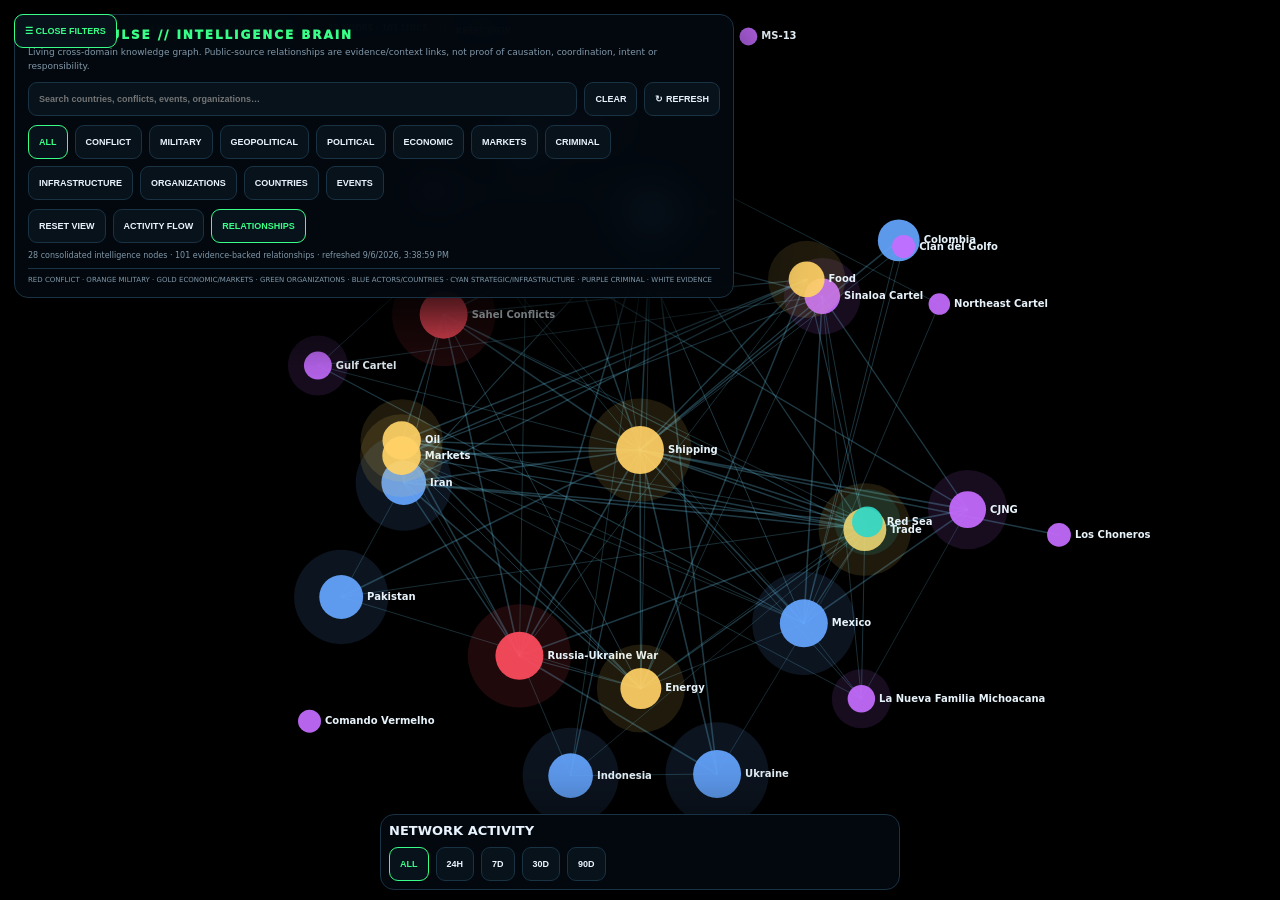
==== intelligence-web.html @ 4d16b2ae "Restore strict Intelligence Web CSP worker directive" ====
<!doctype html><html lang="en"><head><meta name="description" content="Evidence-linked Global Pulse living intelligence knowledge graph."><meta name="referrer" content="strict-origin-when-cross-origin"><meta property="og:type" content="website"><meta property="og:title" content="Global Pulse — Intelligence Web"><meta property="og:description" content="Living evidence-linked global intelligence knowledge graph."><meta property="og:image" content="assets/icons/icon-512.png"><meta http-equiv="Content-Security-Policy" content="default-src 'self'; base-uri 'self'; object-src 'none'; frame-ancestors 'none'; script-src 'self' 'unsafe-inline'; style-src 'self' 'unsafe-inline'; img-src 'self' data: blob: https:; font-src 'self' data: https:; connect-src 'self' https:; media-src 'self' https:; worker-src 'self' blob:; upgrade-insecure-requests"><meta charset="utf-8"><meta name="viewport" content="width=device-width,initial-scale=1,viewport-fit=cover"><meta name="theme-color" content="#01050a"><title>Global Pulse — Intelligence Web</title><style>:root{--bg:#01050a;--panel:rgba(3,9,15,.95);--line:#193244;--text:#eaf4ff;--muted:#8198aa;--green:#39ff88;--blue:#5da8ff;--amber:#ffc857;--red:#ff5368}*{box-sizing:border-box}html,body{margin:0;width:100%;height:100%;overflow:hidden;background:var(--bg);color:var(--text);font:13px Inter,system-ui,sans-serif}#graph{position:fixed;inset:0;width:100%;height:100%;overflow:hidden;background:radial-gradient(circle at 50% 45%,#071725 0,#01050a 55%,#000 100%)}.hud{position:fixed;left:14px;top:14px;width:min(720px,calc(100vw - 28px));z-index:30}.hud.collapsed{transform:translateY(-125%);opacity:0;pointer-events:none}.control-toggle{position:fixed;left:14px;top:14px;z-index:1200;border:1px solid var(--line);background:#07121b;color:var(--text);border-radius:9px;padding:8px 10px;min-height:34px;font-size:9px;font-weight:850}.control-toggle.active{color:var(--green);border-color:var(--green)}.card{background:var(--panel);border:1px solid var(--line);border-radius:14px;padding:13px;box-shadow:0 20px 70px #000e;backdrop-filter:blur(18px)}.brand{color:var(--green);font-size:12px;font-weight:950;letter-spacing:.16em}.sub{color:var(--muted);font-size:9px;line-height:1.5;margin-top:4px}.row{display:flex;gap:7px;flex-wrap:wrap;margin-top:9px}button,input{border:1px solid var(--line);background:#07121b;color:var(--text);border-radius:9px;padding:8px 10px;min-height:34px;font-size:9px;font-weight:850}input{flex:1;min-width:180px}.filter.active,.period.active,#orbit.active,#flow.active,#labels.active{color:var(--green);border-color:var(--green)}#stats{margin-top:8px;color:var(--muted);font-size:8px}.legend{display:flex;gap:8px;flex-wrap:wrap;margin-top:8px;padding-top:7px;border-top:1px solid var(--line);color:var(--muted);font-size:7px}.timeline{position:fixed;bottom:10px;left:50%;transform:translateX(-50%);z-index:30;width:min(520px,calc(100vw - 20px));pointer-events:auto}.timeline .card{padding:8px}.error{color:var(--red)}#loading{position:fixed;z-index:2000;inset:0;display:grid;place-items:center;background:#02070b;color:var(--muted);font-size:11px;text-align:center}@media(max-width:700px){.control-toggle{left:8px;top:8px}.hud{left:8px;top:54px;width:calc(100vw - 16px);max-height:calc(100vh - 115px);overflow:auto}.sub,.legend{display:none}.timeline{bottom:7px;width:calc(100vw - 14px)}.timeline button{min-height:30px;padding:6px 8px}.control-toggle{font-size:8px}}</style></head><body><div id="graph"></div><div id="loading">LOADING GLOBAL INTELLIGENCE GRAPH<br><small>Building the living evidence network from Global Pulse intelligence…</small></div><button id="control-toggle" class="control-toggle active" aria-expanded="true">☰ CLOSE FILTERS</button><div id="controls" class="hud"><div class="card"><div class="brand">GLOBAL PULSE // INTELLIGENCE BRAIN</div><div class="sub">Living cross-domain knowledge graph. Public-source relationships are evidence/context links, not proof of causation, coordination, intent or responsibility.</div><div class="row"><input id="search" aria-label="Search intelligence graph" placeholder="Search countries, conflicts, events, organizations…"><button id="clear">CLEAR</button><button id="refresh">↻ REFRESH</button></div><div class="row"><button class="filter active" data-kind="all">ALL</button><button class="filter" data-kind="conflict">CONFLICT</button><button class="filter" data-kind="military">MILITARY</button><button class="filter" data-kind="geopolitical">GEOPOLITICAL</button><button class="filter" data-kind="political">POLITICAL</button><button class="filter" data-kind="economic">ECONOMIC</button><button class="filter" data-kind="market">MARKETS</button><button class="filter" data-kind="organized-crime">CRIMINAL</button><button class="filter" data-kind="infrastructure">INFRASTRUCTURE</button><button class="filter" data-kind="organization">ORGANIZATIONS</button><button class="filter" data-kind="country">COUNTRIES</button><button class="filter" data-kind="event">EVENTS</button></div><div class="row"><button id="reset">RESET VIEW</button><button id="orbit">ACTIVITY FLOW</button><button id="flow" class="active">RELATIONSHIPS</button></div><div id="stats">Preparing intelligence graph…</div><div class="legend">RED CONFLICT · ORANGE MILITARY · GOLD ECONOMIC/MARKETS · GREEN ORGANIZATIONS · BLUE ACTORS/COUNTRIES · CYAN STRATEGIC/INFRASTRUCTURE · PURPLE CRIMINAL · WHITE EVIDENCE</div></div></div><div class="timeline"><div class="card"><b>NETWORK ACTIVITY</b><div class="row"><button class="period active" data-period="all">ALL</button><button class="period" data-period="24">24H</button><button class="period" data-period="168">7D</button><button class="period" data-period="720">30D</button><button class="period" data-period="2160">90D</button></div></div></div><script src="intelligence_brain_web.js?v=20260906-controlsfix1&consolidated=1"></script><script src="intelligence_web_controls_fix.js?v=20260906-controlsfix1"></script></body></html>
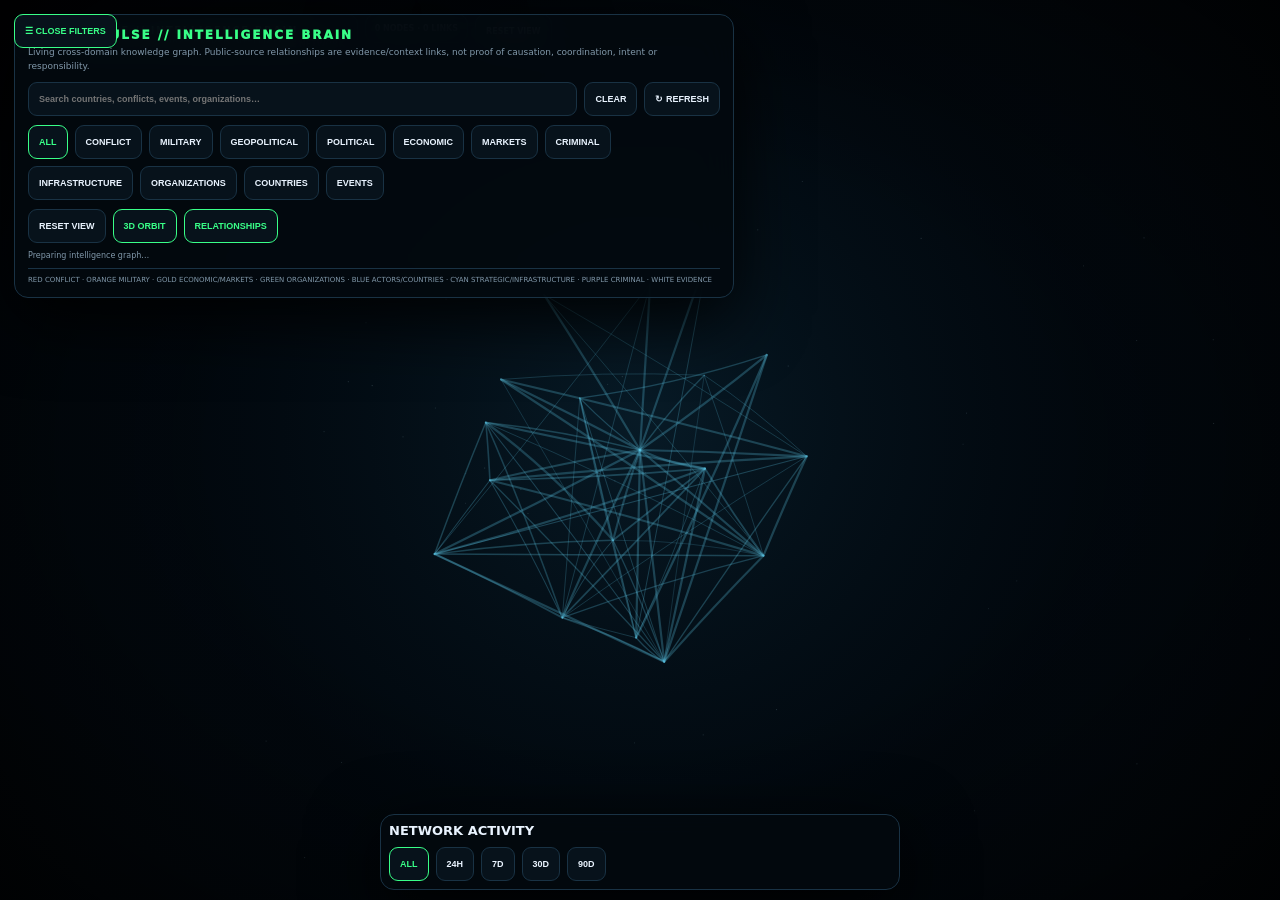
==== commit 7d7266c7: "Polish Intelligence Web 3D presentation and controls" ====
--- a/intelligence-web.html
+++ b/intelligence-web.html
@@ -1 +1 @@
-<!doctype html><html lang="en"><head><meta name="description" content="Evidence-linked Global Pulse living intelligence knowledge graph."><meta name="referrer" content="strict-origin-when-cross-origin"><meta property="og:type" content="website"><meta property="og:title" content="Global Pulse — Intelligence Web"><meta property="og:description" content="Living evidence-linked global intelligence knowledge graph."><meta property="og:image" content="assets/icons/icon-512.png"><meta http-equiv="Content-Security-Policy" content="default-src 'self'; base-uri 'self'; object-src 'none'; frame-ancestors 'none'; script-src 'self' 'unsafe-inline'; style-src 'self' 'unsafe-inline'; img-src 'self' data: blob: https:; font-src 'self' data: https:; connect-src 'self' https:; media-src 'self' https:; worker-src 'self' blob:; upgrade-insecure-requests"><meta charset="utf-8"><meta name="viewport" content="width=device-width,initial-scale=1,viewport-fit=cover"><meta name="theme-color" content="#01050a"><title>Global Pulse — Intelligence Web</title><style>:root{--bg:#01050a;--panel:rgba(3,9,15,.95);--line:#193244;--text:#eaf4ff;--muted:#8198aa;--green:#39ff88;--blue:#5da8ff;--amber:#ffc857;--red:#ff5368}*{box-sizing:border-box}html,body{margin:0;width:100%;height:100%;overflow:hidden;background:var(--bg);color:var(--text);font:13px Inter,system-ui,sans-serif}#graph{position:fixed;inset:0;width:100%;height:100%;overflow:hidden;background:radial-gradient(circle at 50% 45%,#071725 0,#01050a 55%,#000 100%)}.hud{position:fixed;left:14px;top:14px;width:min(720px,calc(100vw - 28px));z-index:30}.hud.collapsed{transform:translateY(-125%);opacity:0;pointer-events:none}.control-toggle{position:fixed;left:14px;top:14px;z-index:1200;border:1px solid var(--line);background:#07121b;color:var(--text);border-radius:9px;padding:8px 10px;min-height:34px;font-size:9px;font-weight:850}.control-toggle.active{color:var(--green);border-color:var(--green)}.card{background:var(--panel);border:1px solid var(--line);border-radius:14px;padding:13px;box-shadow:0 20px 70px #000e;backdrop-filter:blur(18px)}.brand{color:var(--green);font-size:12px;font-weight:950;letter-spacing:.16em}.sub{color:var(--muted);font-size:9px;line-height:1.5;margin-top:4px}.row{display:flex;gap:7px;flex-wrap:wrap;margin-top:9px}button,input{border:1px solid var(--line);background:#07121b;color:var(--text);border-radius:9px;padding:8px 10px;min-height:34px;font-size:9px;font-weight:850}input{flex:1;min-width:180px}.filter.active,.period.active,#orbit.active,#flow.active,#labels.active{color:var(--green);border-color:var(--green)}#stats{margin-top:8px;color:var(--muted);font-size:8px}.legend{display:flex;gap:8px;flex-wrap:wrap;margin-top:8px;padding-top:7px;border-top:1px solid var(--line);color:var(--muted);font-size:7px}.timeline{position:fixed;bottom:10px;left:50%;transform:translateX(-50%);z-index:30;width:min(520px,calc(100vw - 20px));pointer-events:auto}.timeline .card{padding:8px}.error{color:var(--red)}#loading{position:fixed;z-index:2000;inset:0;display:grid;place-items:center;background:#02070b;color:var(--muted);font-size:11px;text-align:center}@media(max-width:700px){.control-toggle{left:8px;top:8px}.hud{left:8px;top:54px;width:calc(100vw - 16px);max-height:calc(100vh - 115px);overflow:auto}.sub,.legend{display:none}.timeline{bottom:7px;width:calc(100vw - 14px)}.timeline button{min-height:30px;padding:6px 8px}.control-toggle{font-size:8px}}</style></head><body><div id="graph"></div><div id="loading">LOADING GLOBAL INTELLIGENCE GRAPH<br><small>Building the living evidence network from Global Pulse intelligence…</small></div><button id="control-toggle" class="control-toggle active" aria-expanded="true">☰ CLOSE FILTERS</button><div id="controls" class="hud"><div class="card"><div class="brand">GLOBAL PULSE // INTELLIGENCE BRAIN</div><div class="sub">Living cross-domain knowledge graph. Public-source relationships are evidence/context links, not proof of causation, coordination, intent or responsibility.</div><div class="row"><input id="search" aria-label="Search intelligence graph" placeholder="Search countries, conflicts, events, organizations…"><button id="clear">CLEAR</button><button id="refresh">↻ REFRESH</button></div><div class="row"><button class="filter active" data-kind="all">ALL</button><button class="filter" data-kind="conflict">CONFLICT</button><button class="filter" data-kind="military">MILITARY</button><button class="filter" data-kind="geopolitical">GEOPOLITICAL</button><button class="filter" data-kind="political">POLITICAL</button><button class="filter" data-kind="economic">ECONOMIC</button><button class="filter" data-kind="market">MARKETS</button><button class="filter" data-kind="organized-crime">CRIMINAL</button><button class="filter" data-kind="infrastructure">INFRASTRUCTURE</button><button class="filter" data-kind="organization">ORGANIZATIONS</button><button class="filter" data-kind="country">COUNTRIES</button><button class="filter" data-kind="event">EVENTS</button></div><div class="row"><button id="reset">RESET VIEW</button><button id="orbit">ACTIVITY FLOW</button><button id="flow" class="active">RELATIONSHIPS</button></div><div id="stats">Preparing intelligence graph…</div><div class="legend">RED CONFLICT · ORANGE MILITARY · GOLD ECONOMIC/MARKETS · GREEN ORGANIZATIONS · BLUE ACTORS/COUNTRIES · CYAN STRATEGIC/INFRASTRUCTURE · PURPLE CRIMINAL · WHITE EVIDENCE</div></div></div><div class="timeline"><div class="card"><b>NETWORK ACTIVITY</b><div class="row"><button class="period active" data-period="all">ALL</button><button class="period" data-period="24">24H</button><button class="period" data-period="168">7D</button><button class="period" data-period="720">30D</button><button class="period" data-period="2160">90D</button></div></div></div><script src="intelligence_brain_web.js?v=20260906-controlsfix1&consolidated=1"></script><script src="intelligence_web_controls_fix.js?v=20260906-controlsfix1"></script></body></html>+<!doctype html><html lang="en"><head><meta name="description" content="Evidence-linked Global Pulse living intelligence knowledge graph."><meta name="referrer" content="strict-origin-when-cross-origin"><meta property="og:type" content="website"><meta property="og:title" content="Global Pulse — Intelligence Web"><meta property="og:description" content="Living evidence-linked global intelligence knowledge graph."><meta property="og:image" content="assets/icons/icon-512.png"><meta http-equiv="Content-Security-Policy" content="default-src 'self'; base-uri 'self'; object-src 'none'; frame-ancestors 'none'; script-src 'self' 'unsafe-inline'; style-src 'self' 'unsafe-inline'; img-src 'self' data: blob: https:; font-src 'self' data: https:; connect-src 'self' https:; media-src 'self' https:; worker-src 'self' blob:; upgrade-insecure-requests"><meta charset="utf-8"><meta name="viewport" content="width=device-width,initial-scale=1,viewport-fit=cover"><meta name="theme-color" content="#01050a"><title>Global Pulse — Intelligence Web</title><style>:root{--bg:#01050a;--panel:rgba(3,9,15,.92);--line:#193244;--text:#eaf4ff;--muted:#8198aa;--green:#39ff88;--blue:#5da8ff;--amber:#ffc857;--red:#ff5368}*{box-sizing:border-box}html,body{margin:0;width:100%;height:100%;overflow:hidden;background:var(--bg);color:var(--text);font:13px Inter,system-ui,sans-serif}#graph{position:fixed;inset:0;width:100%;height:100%;overflow:hidden;background:radial-gradient(circle at 50% 45%,#0a2230 0,#020a11 45%,#000 100%)}#graph:after{content:"";position:absolute;inset:0;pointer-events:none;background:radial-gradient(ellipse at center,transparent 45%,rgba(0,0,0,.58) 100%)}.hud{position:fixed;left:14px;top:14px;width:min(720px,calc(100vw - 28px));z-index:30}.hud.collapsed{transform:translateY(-125%);opacity:0;pointer-events:none}.control-toggle{position:fixed;left:14px;top:14px;z-index:1200;border:1px solid var(--line);background:#07121b;color:var(--text);border-radius:9px;padding:8px 10px;min-height:34px;font-size:9px;font-weight:850}.control-toggle.active{color:var(--green);border-color:var(--green)}.card{background:var(--panel);border:1px solid var(--line);border-radius:14px;padding:13px;box-shadow:0 20px 70px #000e;backdrop-filter:blur(18px)}.brand{color:var(--green);font-size:12px;font-weight:950;letter-spacing:.16em}.sub{color:var(--muted);font-size:9px;line-height:1.5;margin-top:4px}.row{display:flex;gap:7px;flex-wrap:wrap;margin-top:9px}button,input{border:1px solid var(--line);background:#07121b;color:var(--text);border-radius:9px;padding:8px 10px;min-height:34px;font-size:9px;font-weight:850}input{flex:1;min-width:180px}.filter.active,.period.active,#orbit.active,#flow.active,#labels.active{color:var(--green);border-color:var(--green)}#stats{margin-top:8px;color:var(--muted);font-size:8px}.legend{display:flex;gap:8px;flex-wrap:wrap;margin-top:8px;padding-top:7px;border-top:1px solid var(--line);color:var(--muted);font-size:7px}.timeline{position:fixed;bottom:10px;left:50%;transform:translateX(-50%);z-index:30;width:min(520px,calc(100vw - 20px));pointer-events:auto}.timeline .card{padding:8px}.error{color:var(--red)}@media(max-width:700px){.control-toggle{left:8px;top:8px}.hud{left:8px;top:54px;width:calc(100vw - 16px);max-height:calc(100vh - 115px);overflow:auto}.sub,.legend{display:none}.timeline{bottom:7px;width:calc(100vw - 14px)}.timeline button{min-height:30px;padding:6px 8px}.control-toggle{font-size:8px}}</style></head><body><div id="graph"></div><div id="loading">LOADING GLOBAL INTELLIGENCE GRAPH<br><small>Building the living evidence network from Global Pulse intelligence…</small></div><button id="control-toggle" class="control-toggle active" aria-expanded="true">☰ CLOSE FILTERS</button><div id="controls" class="hud"><div class="card"><div class="brand">GLOBAL PULSE // INTELLIGENCE BRAIN</div><div class="sub">Living cross-domain knowledge graph. Public-source relationships are evidence/context links, not proof of causation, coordination, intent or responsibility.</div><div class="row"><input id="search" aria-label="Search intelligence graph" placeholder="Search countries, conflicts, events, organizations…"><button id="clear">CLEAR</button><button id="refresh">↻ REFRESH</button></div><div class="row"><button class="filter active" data-kind="all">ALL</button><button class="filter" data-kind="conflict">CONFLICT</button><button class="filter" data-kind="military">MILITARY</button><button class="filter" data-kind="geopolitical">GEOPOLITICAL</button><button class="filter" data-kind="political">POLITICAL</button><button class="filter" data-kind="economic">ECONOMIC</button><button class="filter" data-kind="market">MARKETS</button><button class="filter" data-kind="organized-crime">CRIMINAL</button><button class="filter" data-kind="infrastructure">INFRASTRUCTURE</button><button class="filter" data-kind="organization">ORGANIZATIONS</button><button class="filter" data-kind="country">COUNTRIES</button><button class="filter" data-kind="event">EVENTS</button></div><div class="row"><button id="reset">RESET VIEW</button><button id="orbit" class="active">3D ORBIT</button><button id="flow" class="active">RELATIONSHIPS</button></div><div id="stats">Preparing intelligence graph…</div><div class="legend">RED CONFLICT · ORANGE MILITARY · GOLD ECONOMIC/MARKETS · GREEN ORGANIZATIONS · BLUE ACTORS/COUNTRIES · CYAN STRATEGIC/INFRASTRUCTURE · PURPLE CRIMINAL · WHITE EVIDENCE</div></div></div><div class="timeline"><div class="card"><b>NETWORK ACTIVITY</b><div class="row"><button class="period active" data-period="all">ALL</button><button class="period" data-period="24">24H</button><button class="period" data-period="168">7D</button><button class="period" data-period="720">30D</button><button class="period" data-period="2160">90D</button></div></div></div><script src="intelligence_brain_web.js?v=20260906-3d1&consolidated=1"></script><script src="intelligence_web_controls_fix.js?v=20260906-controlsfix1"></script></body></html>
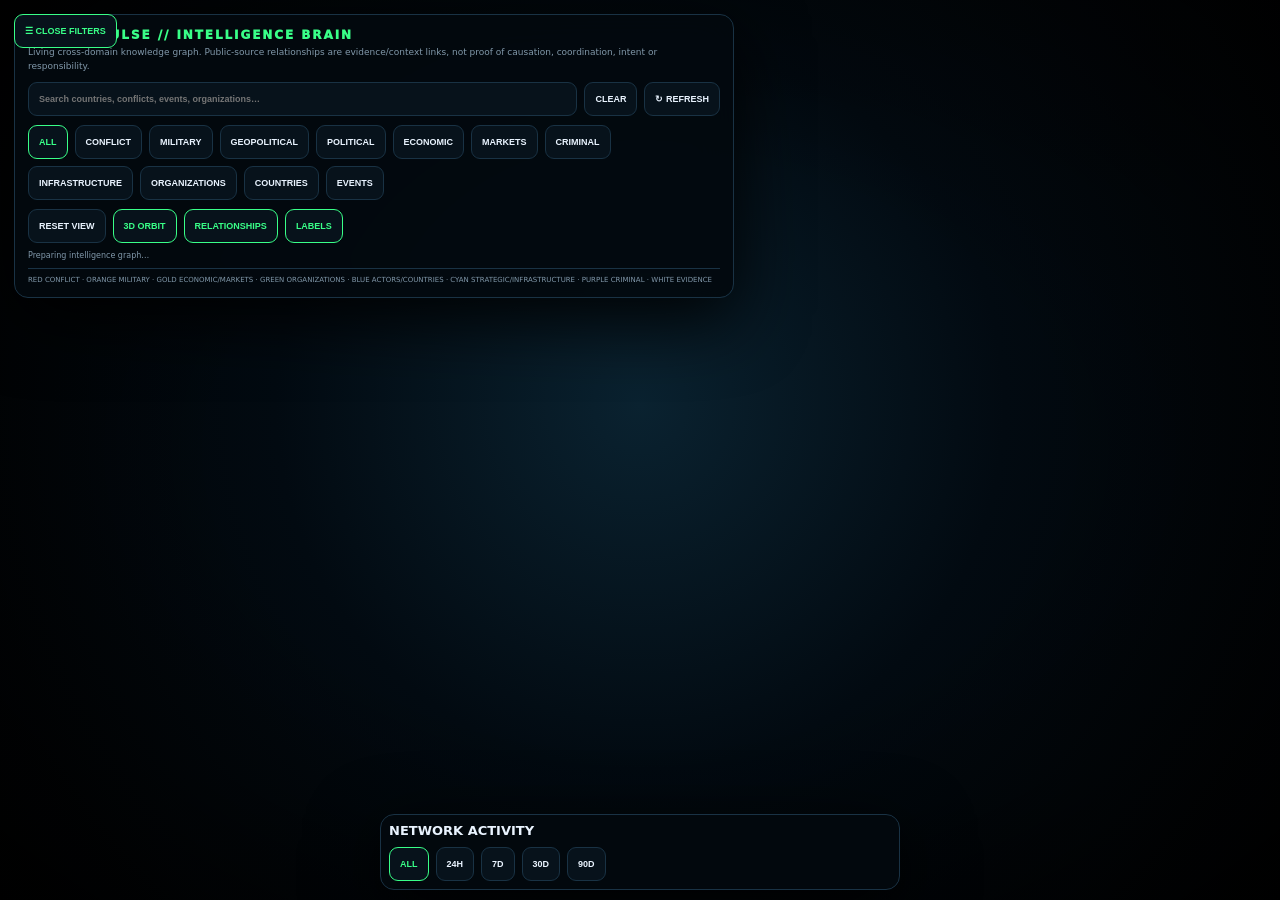
==== commit 48cf87a3: "Load true WebGL Intelligence Web renderer with cache bust" ====
--- a/intelligence-web.html
+++ b/intelligence-web.html
@@ -1 +1 @@
-<!doctype html><html lang="en"><head><meta name="description" content="Evidence-linked Global Pulse living intelligence knowledge graph."><meta name="referrer" content="strict-origin-when-cross-origin"><meta property="og:type" content="website"><meta property="og:title" content="Global Pulse — Intelligence Web"><meta property="og:description" content="Living evidence-linked global intelligence knowledge graph."><meta property="og:image" content="assets/icons/icon-512.png"><meta http-equiv="Content-Security-Policy" content="default-src 'self'; base-uri 'self'; object-src 'none'; frame-ancestors 'none'; script-src 'self' 'unsafe-inline'; style-src 'self' 'unsafe-inline'; img-src 'self' data: blob: https:; font-src 'self' data: https:; connect-src 'self' https:; media-src 'self' https:; worker-src 'self' blob:; upgrade-insecure-requests"><meta charset="utf-8"><meta name="viewport" content="width=device-width,initial-scale=1,viewport-fit=cover"><meta name="theme-color" content="#01050a"><title>Global Pulse — Intelligence Web</title><style>:root{--bg:#01050a;--panel:rgba(3,9,15,.92);--line:#193244;--text:#eaf4ff;--muted:#8198aa;--green:#39ff88;--blue:#5da8ff;--amber:#ffc857;--red:#ff5368}*{box-sizing:border-box}html,body{margin:0;width:100%;height:100%;overflow:hidden;background:var(--bg);color:var(--text);font:13px Inter,system-ui,sans-serif}#graph{position:fixed;inset:0;width:100%;height:100%;overflow:hidden;background:radial-gradient(circle at 50% 45%,#0a2230 0,#020a11 45%,#000 100%)}#graph:after{content:"";position:absolute;inset:0;pointer-events:none;background:radial-gradient(ellipse at center,transparent 45%,rgba(0,0,0,.58) 100%)}.hud{position:fixed;left:14px;top:14px;width:min(720px,calc(100vw - 28px));z-index:30}.hud.collapsed{transform:translateY(-125%);opacity:0;pointer-events:none}.control-toggle{position:fixed;left:14px;top:14px;z-index:1200;border:1px solid var(--line);background:#07121b;color:var(--text);border-radius:9px;padding:8px 10px;min-height:34px;font-size:9px;font-weight:850}.control-toggle.active{color:var(--green);border-color:var(--green)}.card{background:var(--panel);border:1px solid var(--line);border-radius:14px;padding:13px;box-shadow:0 20px 70px #000e;backdrop-filter:blur(18px)}.brand{color:var(--green);font-size:12px;font-weight:950;letter-spacing:.16em}.sub{color:var(--muted);font-size:9px;line-height:1.5;margin-top:4px}.row{display:flex;gap:7px;flex-wrap:wrap;margin-top:9px}button,input{border:1px solid var(--line);background:#07121b;color:var(--text);border-radius:9px;padding:8px 10px;min-height:34px;font-size:9px;font-weight:850}input{flex:1;min-width:180px}.filter.active,.period.active,#orbit.active,#flow.active,#labels.active{color:var(--green);border-color:var(--green)}#stats{margin-top:8px;color:var(--muted);font-size:8px}.legend{display:flex;gap:8px;flex-wrap:wrap;margin-top:8px;padding-top:7px;border-top:1px solid var(--line);color:var(--muted);font-size:7px}.timeline{position:fixed;bottom:10px;left:50%;transform:translateX(-50%);z-index:30;width:min(520px,calc(100vw - 20px));pointer-events:auto}.timeline .card{padding:8px}.error{color:var(--red)}@media(max-width:700px){.control-toggle{left:8px;top:8px}.hud{left:8px;top:54px;width:calc(100vw - 16px);max-height:calc(100vh - 115px);overflow:auto}.sub,.legend{display:none}.timeline{bottom:7px;width:calc(100vw - 14px)}.timeline button{min-height:30px;padding:6px 8px}.control-toggle{font-size:8px}}</style></head><body><div id="graph"></div><div id="loading">LOADING GLOBAL INTELLIGENCE GRAPH<br><small>Building the living evidence network from Global Pulse intelligence…</small></div><button id="control-toggle" class="control-toggle active" aria-expanded="true">☰ CLOSE FILTERS</button><div id="controls" class="hud"><div class="card"><div class="brand">GLOBAL PULSE // INTELLIGENCE BRAIN</div><div class="sub">Living cross-domain knowledge graph. Public-source relationships are evidence/context links, not proof of causation, coordination, intent or responsibility.</div><div class="row"><input id="search" aria-label="Search intelligence graph" placeholder="Search countries, conflicts, events, organizations…"><button id="clear">CLEAR</button><button id="refresh">↻ REFRESH</button></div><div class="row"><button class="filter active" data-kind="all">ALL</button><button class="filter" data-kind="conflict">CONFLICT</button><button class="filter" data-kind="military">MILITARY</button><button class="filter" data-kind="geopolitical">GEOPOLITICAL</button><button class="filter" data-kind="political">POLITICAL</button><button class="filter" data-kind="economic">ECONOMIC</button><button class="filter" data-kind="market">MARKETS</button><button class="filter" data-kind="organized-crime">CRIMINAL</button><button class="filter" data-kind="infrastructure">INFRASTRUCTURE</button><button class="filter" data-kind="organization">ORGANIZATIONS</button><button class="filter" data-kind="country">COUNTRIES</button><button class="filter" data-kind="event">EVENTS</button></div><div class="row"><button id="reset">RESET VIEW</button><button id="orbit" class="active">3D ORBIT</button><button id="flow" class="active">RELATIONSHIPS</button></div><div id="stats">Preparing intelligence graph…</div><div class="legend">RED CONFLICT · ORANGE MILITARY · GOLD ECONOMIC/MARKETS · GREEN ORGANIZATIONS · BLUE ACTORS/COUNTRIES · CYAN STRATEGIC/INFRASTRUCTURE · PURPLE CRIMINAL · WHITE EVIDENCE</div></div></div><div class="timeline"><div class="card"><b>NETWORK ACTIVITY</b><div class="row"><button class="period active" data-period="all">ALL</button><button class="period" data-period="24">24H</button><button class="period" data-period="168">7D</button><button class="period" data-period="720">30D</button><button class="period" data-period="2160">90D</button></div></div></div><script src="intelligence_brain_web.js?v=20260906-3d1&consolidated=1"></script><script src="intelligence_web_controls_fix.js?v=20260906-controlsfix1"></script></body></html>+<!doctype html><html lang="en"><head><meta name="description" content="Evidence-linked Global Pulse living intelligence knowledge graph."><meta name="referrer" content="strict-origin-when-cross-origin"><meta property="og:type" content="website"><meta property="og:title" content="Global Pulse — Intelligence Web"><meta property="og:description" content="Living evidence-linked global intelligence knowledge graph."><meta property="og:image" content="assets/icons/icon-512.png"><meta http-equiv="Content-Security-Policy" content="default-src 'self'; base-uri 'self'; object-src 'none'; frame-ancestors 'none'; script-src 'self' 'unsafe-inline'; style-src 'self' 'unsafe-inline'; img-src 'self' data: blob: https:; font-src 'self' data: https:; connect-src 'self' https:; media-src 'self' https:; worker-src 'self' blob:; upgrade-insecure-requests"><meta charset="utf-8"><meta name="viewport" content="width=device-width,initial-scale=1,viewport-fit=cover"><meta name="theme-color" content="#01050a"><title>Global Pulse — Intelligence Web</title><style>:root{--bg:#01050a;--panel:rgba(3,9,15,.92);--line:#193244;--text:#eaf4ff;--muted:#8198aa;--green:#39ff88;--blue:#5da8ff;--amber:#ffc857;--red:#ff5368}*{box-sizing:border-box}html,body{margin:0;width:100%;height:100%;overflow:hidden;background:var(--bg);color:var(--text);font:13px Inter,system-ui,sans-serif}#graph{position:fixed;inset:0;width:100%;height:100%;overflow:hidden;background:radial-gradient(circle at 50% 45%,#0a2230 0,#020a11 45%,#000 100%)}#gp-canvas{position:absolute;inset:0;width:100%;height:100%;display:block;touch-action:none}#graph:after{content:"";position:absolute;inset:0;pointer-events:none;background:radial-gradient(ellipse at center,transparent 45%,rgba(0,0,0,.58) 100%)}.gp-label{position:absolute;z-index:8;pointer-events:none;transform:translateY(-50%);white-space:nowrap;color:#e8f5fb;text-shadow:0 2px 8px #000;font:700 10px system-ui,sans-serif;opacity:.88}.gp-label.selected{color:#fff;text-shadow:0 0 10px #39ff88}.hud{position:fixed;left:14px;top:14px;width:min(720px,calc(100vw - 28px));z-index:30}.hud.collapsed{transform:translateY(-125%);opacity:0;pointer-events:none}.control-toggle{position:fixed;left:14px;top:14px;z-index:1200;border:1px solid var(--line);background:#07121b;color:var(--text);border-radius:9px;padding:8px 10px;min-height:34px;font-size:9px;font-weight:850}.control-toggle.active{color:var(--green);border-color:var(--green)}.card{background:var(--panel);border:1px solid var(--line);border-radius:14px;padding:13px;box-shadow:0 20px 70px #000e;backdrop-filter:blur(18px)}.brand{color:var(--green);font-size:12px;font-weight:950;letter-spacing:.16em}.sub{color:var(--muted);font-size:9px;line-height:1.5;margin-top:4px}.row{display:flex;gap:7px;flex-wrap:wrap;margin-top:9px}button,input{border:1px solid var(--line);background:#07121b;color:var(--text);border-radius:9px;padding:8px 10px;min-height:34px;font-size:9px;font-weight:850}input{flex:1;min-width:180px}.filter.active,.period.active,#orbit.active,#flow.active,#labels.active{color:var(--green);border-color:var(--green)}#stats{margin-top:8px;color:var(--muted);font-size:8px}.legend{display:flex;gap:8px;flex-wrap:wrap;margin-top:8px;padding-top:7px;border-top:1px solid var(--line);color:var(--muted);font-size:7px}.timeline{position:fixed;bottom:10px;left:50%;transform:translateX(-50%);z-index:30;width:min(520px,calc(100vw - 20px));pointer-events:auto}.timeline .card{padding:8px}.error{color:var(--red)}.gpfocus{position:fixed;right:14px;top:14px;z-index:100;width:min(380px,calc(100vw - 28px));max-height:calc(100vh - 28px);overflow:auto;background:rgba(2,7,12,.96);border:1px solid #193244;border-radius:14px;padding:14px;box-shadow:0 20px 70px #000}.gpfocus .close{float:right}.gpfocus h3{margin:0 36px 4px 0}.gpk{color:var(--green);font-size:8px;font-weight:900;letter-spacing:.12em}.gpp{display:flex;gap:6px;flex-wrap:wrap;margin:8px 0}.pill,.box{display:block;border:1px solid #193244;border-radius:8px;padding:7px;margin-top:6px;color:#b8cbd8;background:#061018}.box a{display:block;color:var(--green);margin-top:5px}@media(max-width:700px){.control-toggle{left:8px;top:8px}.hud{left:8px;top:54px;width:calc(100vw - 16px);max-height:calc(100vh - 115px);overflow:auto}.sub,.legend{display:none}.timeline{bottom:7px;width:calc(100vw - 14px)}.timeline button{min-height:30px;padding:6px 8px}.control-toggle{font-size:8px}.gpfocus{right:8px;top:54px;width:calc(100vw - 16px);max-height:calc(100vh - 70px)}} </style></head><body><div id="graph"></div><div id="loading">LOADING GLOBAL INTELLIGENCE GRAPH<br><small>Building the living evidence network from Global Pulse intelligence…</small></div><button id="control-toggle" class="control-toggle active" aria-expanded="true">☰ CLOSE FILTERS</button><div id="controls" class="hud"><div class="card"><div class="brand">GLOBAL PULSE // INTELLIGENCE BRAIN</div><div class="sub">Living cross-domain knowledge graph. Public-source relationships are evidence/context links, not proof of causation, coordination, intent or responsibility.</div><div class="row"><input id="search" aria-label="Search intelligence graph" placeholder="Search countries, conflicts, events, organizations…"><button id="clear">CLEAR</button><button id="refresh">↻ REFRESH</button></div><div class="row"><button class="filter active" data-kind="all">ALL</button><button class="filter" data-kind="conflict">CONFLICT</button><button class="filter" data-kind="military">MILITARY</button><button class="filter" data-kind="geopolitical">GEOPOLITICAL</button><button class="filter" data-kind="political">POLITICAL</button><button class="filter" data-kind="economic">ECONOMIC</button><button class="filter" data-kind="market">MARKETS</button><button class="filter" data-kind="organized-crime">CRIMINAL</button><button class="filter" data-kind="infrastructure">INFRASTRUCTURE</button><button class="filter" data-kind="organization">ORGANIZATIONS</button><button class="filter" data-kind="country">COUNTRIES</button><button class="filter" data-kind="event">EVENTS</button></div><div class="row"><button id="reset">RESET VIEW</button><button id="orbit" class="active">3D ORBIT</button><button id="flow" class="active">RELATIONSHIPS</button><button id="labels" class="active">LABELS</button></div><div id="stats">Preparing intelligence graph…</div><div class="legend">RED CONFLICT · ORANGE MILITARY · GOLD ECONOMIC/MARKETS · GREEN ORGANIZATIONS · BLUE ACTORS/COUNTRIES · CYAN STRATEGIC/INFRASTRUCTURE · PURPLE CRIMINAL · WHITE EVIDENCE</div></div></div><div class="timeline"><div class="card"><b>NETWORK ACTIVITY</b><div class="row"><button class="period active" data-period="all">ALL</button><button class="period" data-period="24">24H</button><button class="period" data-period="168">7D</button><button class="period" data-period="720">30D</button><button class="period" data-period="2160">90D</button></div></div></div><script src="intelligence_brain_web.js?v=20260906-webgl1&consolidated=1"></script><script src="intelligence_web_controls_fix.js?v=20260906-controlsfix1"></script></body></html>
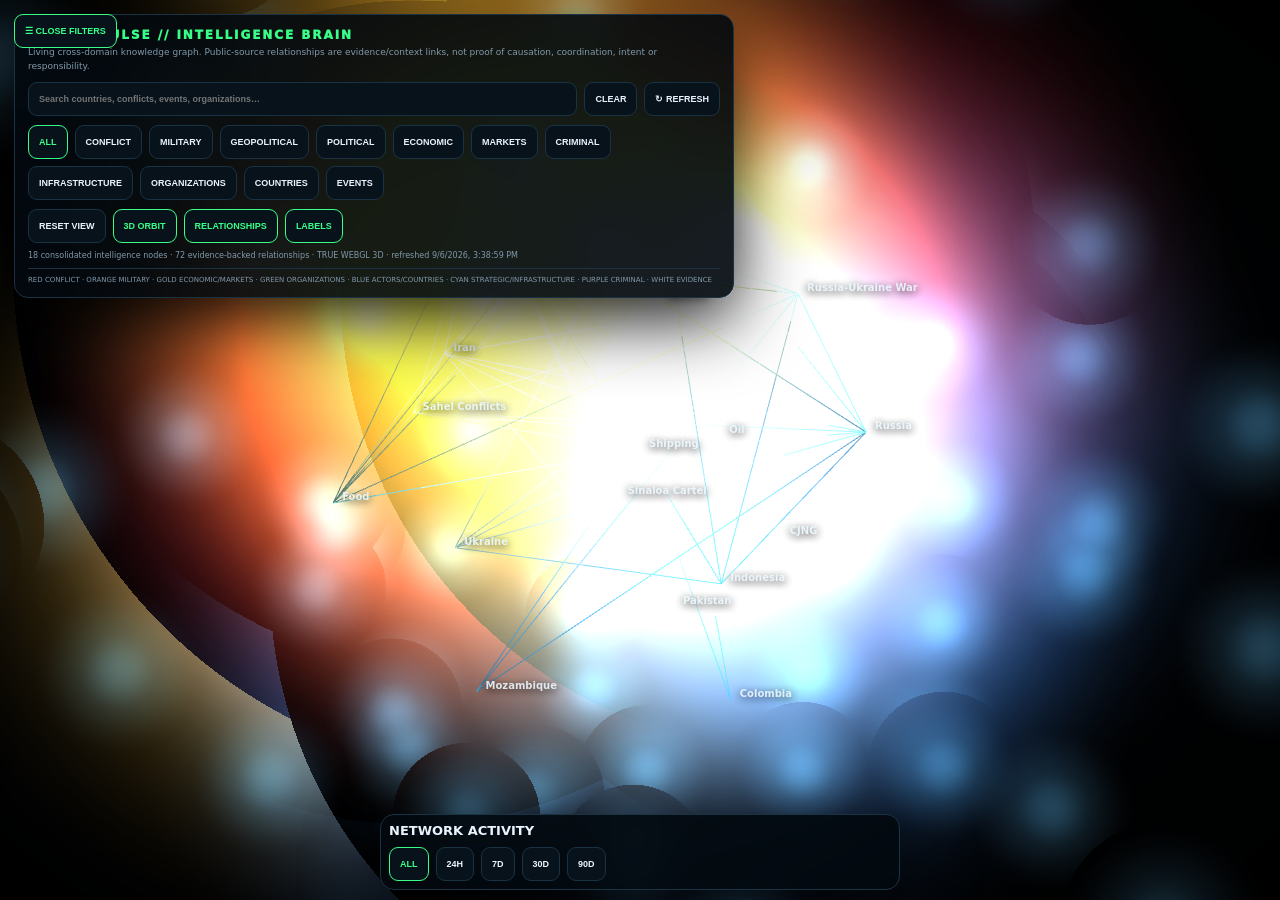
==== commit b1ad3839: "Reduce Intelligence Web node size and visual overlap" ====
--- a/intelligence-web.html
+++ b/intelligence-web.html
@@ -1 +1 @@
-<!doctype html><html lang="en"><head><meta name="description" content="Evidence-linked Global Pulse living intelligence knowledge graph."><meta name="referrer" content="strict-origin-when-cross-origin"><meta property="og:type" content="website"><meta property="og:title" content="Global Pulse — Intelligence Web"><meta property="og:description" content="Living evidence-linked global intelligence knowledge graph."><meta property="og:image" content="assets/icons/icon-512.png"><meta http-equiv="Content-Security-Policy" content="default-src 'self'; base-uri 'self'; object-src 'none'; frame-ancestors 'none'; script-src 'self' 'unsafe-inline'; style-src 'self' 'unsafe-inline'; img-src 'self' data: blob: https:; font-src 'self' data: https:; connect-src 'self' https:; media-src 'self' https:; worker-src 'self' blob:; upgrade-insecure-requests"><meta charset="utf-8"><meta name="viewport" content="width=device-width,initial-scale=1,viewport-fit=cover"><meta name="theme-color" content="#01050a"><title>Global Pulse — Intelligence Web</title><style>:root{--bg:#01050a;--panel:rgba(3,9,15,.92);--line:#193244;--text:#eaf4ff;--muted:#8198aa;--green:#39ff88;--blue:#5da8ff;--amber:#ffc857;--red:#ff5368}*{box-sizing:border-box}html,body{margin:0;width:100%;height:100%;overflow:hidden;background:var(--bg);color:var(--text);font:13px Inter,system-ui,sans-serif}#graph{position:fixed;inset:0;width:100%;height:100%;overflow:hidden;background:radial-gradient(circle at 50% 45%,#0a2230 0,#020a11 45%,#000 100%)}#gp-canvas{position:absolute;inset:0;width:100%;height:100%;display:block;touch-action:none}#graph:after{content:"";position:absolute;inset:0;pointer-events:none;background:radial-gradient(ellipse at center,transparent 45%,rgba(0,0,0,.58) 100%)}.gp-label{position:absolute;z-index:8;pointer-events:none;transform:translateY(-50%);white-space:nowrap;color:#e8f5fb;text-shadow:0 2px 8px #000;font:700 10px system-ui,sans-serif;opacity:.88}.gp-label.selected{color:#fff;text-shadow:0 0 10px #39ff88}.hud{position:fixed;left:14px;top:14px;width:min(720px,calc(100vw - 28px));z-index:30}.hud.collapsed{transform:translateY(-125%);opacity:0;pointer-events:none}.control-toggle{position:fixed;left:14px;top:14px;z-index:1200;border:1px solid var(--line);background:#07121b;color:var(--text);border-radius:9px;padding:8px 10px;min-height:34px;font-size:9px;font-weight:850}.control-toggle.active{color:var(--green);border-color:var(--green)}.card{background:var(--panel);border:1px solid var(--line);border-radius:14px;padding:13px;box-shadow:0 20px 70px #000e;backdrop-filter:blur(18px)}.brand{color:var(--green);font-size:12px;font-weight:950;letter-spacing:.16em}.sub{color:var(--muted);font-size:9px;line-height:1.5;margin-top:4px}.row{display:flex;gap:7px;flex-wrap:wrap;margin-top:9px}button,input{border:1px solid var(--line);background:#07121b;color:var(--text);border-radius:9px;padding:8px 10px;min-height:34px;font-size:9px;font-weight:850}input{flex:1;min-width:180px}.filter.active,.period.active,#orbit.active,#flow.active,#labels.active{color:var(--green);border-color:var(--green)}#stats{margin-top:8px;color:var(--muted);font-size:8px}.legend{display:flex;gap:8px;flex-wrap:wrap;margin-top:8px;padding-top:7px;border-top:1px solid var(--line);color:var(--muted);font-size:7px}.timeline{position:fixed;bottom:10px;left:50%;transform:translateX(-50%);z-index:30;width:min(520px,calc(100vw - 20px));pointer-events:auto}.timeline .card{padding:8px}.error{color:var(--red)}.gpfocus{position:fixed;right:14px;top:14px;z-index:100;width:min(380px,calc(100vw - 28px));max-height:calc(100vh - 28px);overflow:auto;background:rgba(2,7,12,.96);border:1px solid #193244;border-radius:14px;padding:14px;box-shadow:0 20px 70px #000}.gpfocus .close{float:right}.gpfocus h3{margin:0 36px 4px 0}.gpk{color:var(--green);font-size:8px;font-weight:900;letter-spacing:.12em}.gpp{display:flex;gap:6px;flex-wrap:wrap;margin:8px 0}.pill,.box{display:block;border:1px solid #193244;border-radius:8px;padding:7px;margin-top:6px;color:#b8cbd8;background:#061018}.box a{display:block;color:var(--green);margin-top:5px}@media(max-width:700px){.control-toggle{left:8px;top:8px}.hud{left:8px;top:54px;width:calc(100vw - 16px);max-height:calc(100vh - 115px);overflow:auto}.sub,.legend{display:none}.timeline{bottom:7px;width:calc(100vw - 14px)}.timeline button{min-height:30px;padding:6px 8px}.control-toggle{font-size:8px}.gpfocus{right:8px;top:54px;width:calc(100vw - 16px);max-height:calc(100vh - 70px)}} </style></head><body><div id="graph"></div><div id="loading">LOADING GLOBAL INTELLIGENCE GRAPH<br><small>Building the living evidence network from Global Pulse intelligence…</small></div><button id="control-toggle" class="control-toggle active" aria-expanded="true">☰ CLOSE FILTERS</button><div id="controls" class="hud"><div class="card"><div class="brand">GLOBAL PULSE // INTELLIGENCE BRAIN</div><div class="sub">Living cross-domain knowledge graph. Public-source relationships are evidence/context links, not proof of causation, coordination, intent or responsibility.</div><div class="row"><input id="search" aria-label="Search intelligence graph" placeholder="Search countries, conflicts, events, organizations…"><button id="clear">CLEAR</button><button id="refresh">↻ REFRESH</button></div><div class="row"><button class="filter active" data-kind="all">ALL</button><button class="filter" data-kind="conflict">CONFLICT</button><button class="filter" data-kind="military">MILITARY</button><button class="filter" data-kind="geopolitical">GEOPOLITICAL</button><button class="filter" data-kind="political">POLITICAL</button><button class="filter" data-kind="economic">ECONOMIC</button><button class="filter" data-kind="market">MARKETS</button><button class="filter" data-kind="organized-crime">CRIMINAL</button><button class="filter" data-kind="infrastructure">INFRASTRUCTURE</button><button class="filter" data-kind="organization">ORGANIZATIONS</button><button class="filter" data-kind="country">COUNTRIES</button><button class="filter" data-kind="event">EVENTS</button></div><div class="row"><button id="reset">RESET VIEW</button><button id="orbit" class="active">3D ORBIT</button><button id="flow" class="active">RELATIONSHIPS</button><button id="labels" class="active">LABELS</button></div><div id="stats">Preparing intelligence graph…</div><div class="legend">RED CONFLICT · ORANGE MILITARY · GOLD ECONOMIC/MARKETS · GREEN ORGANIZATIONS · BLUE ACTORS/COUNTRIES · CYAN STRATEGIC/INFRASTRUCTURE · PURPLE CRIMINAL · WHITE EVIDENCE</div></div></div><div class="timeline"><div class="card"><b>NETWORK ACTIVITY</b><div class="row"><button class="period active" data-period="all">ALL</button><button class="period" data-period="24">24H</button><button class="period" data-period="168">7D</button><button class="period" data-period="720">30D</button><button class="period" data-period="2160">90D</button></div></div></div><script src="intelligence_brain_web.js?v=20260906-webgl1&consolidated=1"></script><script src="intelligence_web_controls_fix.js?v=20260906-controlsfix1"></script></body></html>+<!doctype html><html lang="en"><head><meta name="description" content="Evidence-linked Global Pulse living intelligence knowledge graph."><meta name="referrer" content="strict-origin-when-cross-origin"><meta property="og:type" content="website"><meta property="og:title" content="Global Pulse — Intelligence Web"><meta property="og:description" content="Living evidence-linked global intelligence knowledge graph."><meta property="og:image" content="assets/icons/icon-512.png"><meta http-equiv="Content-Security-Policy" content="default-src 'self'; base-uri 'self'; object-src 'none'; frame-ancestors 'none'; script-src 'self' 'unsafe-inline'; style-src 'self' 'unsafe-inline'; img-src 'self' data: blob: https:; font-src 'self' data: https:; connect-src 'self' https:; media-src 'self' https:; worker-src 'self' blob:; upgrade-insecure-requests"><meta charset="utf-8"><meta name="viewport" content="width=device-width,initial-scale=1,viewport-fit=cover"><meta name="theme-color" content="#01050a"><title>Global Pulse — Intelligence Web</title><style>:root{--bg:#01050a;--panel:rgba(3,9,15,.92);--line:#193244;--text:#eaf4ff;--muted:#8198aa;--green:#39ff88;--blue:#5da8ff;--amber:#ffc857;--red:#ff5368}*{box-sizing:border-box}html,body{margin:0;width:100%;height:100%;overflow:hidden;background:var(--bg);color:var(--text);font:13px Inter,system-ui,sans-serif}#graph{position:fixed;inset:0;width:100%;height:100%;overflow:hidden;background:radial-gradient(circle at 50% 45%,#0a2230 0,#020a11 45%,#000 100%)}#gp-canvas{position:absolute;inset:0;width:100%;height:100%;display:block;touch-action:none}#graph:after{content:"";position:absolute;inset:0;pointer-events:none;background:radial-gradient(ellipse at center,transparent 45%,rgba(0,0,0,.58) 100%)}.gp-label{position:absolute;z-index:8;pointer-events:none;transform:translateY(-50%);white-space:nowrap;color:#e8f5fb;text-shadow:0 2px 8px #000;font:700 10px system-ui,sans-serif;opacity:.88}.gp-label.selected{color:#fff;text-shadow:0 0 10px #39ff88}.hud{position:fixed;left:14px;top:14px;width:min(720px,calc(100vw - 28px));z-index:30}.hud.collapsed{transform:translateY(-125%);opacity:0;pointer-events:none}.control-toggle{position:fixed;left:14px;top:14px;z-index:1200;border:1px solid var(--line);background:#07121b;color:var(--text);border-radius:9px;padding:8px 10px;min-height:34px;font-size:9px;font-weight:850}.control-toggle.active{color:var(--green);border-color:var(--green)}.card{background:var(--panel);border:1px solid var(--line);border-radius:14px;padding:13px;box-shadow:0 20px 70px #000e;backdrop-filter:blur(18px)}.brand{color:var(--green);font-size:12px;font-weight:950;letter-spacing:.16em}.sub{color:var(--muted);font-size:9px;line-height:1.5;margin-top:4px}.row{display:flex;gap:7px;flex-wrap:wrap;margin-top:9px}button,input{border:1px solid var(--line);background:#07121b;color:var(--text);border-radius:9px;padding:8px 10px;min-height:34px;font-size:9px;font-weight:850}input{flex:1;min-width:180px}.filter.active,.period.active,#orbit.active,#flow.active,#labels.active{color:var(--green);border-color:var(--green)}#stats{margin-top:8px;color:var(--muted);font-size:8px}.legend{display:flex;gap:8px;flex-wrap:wrap;margin-top:8px;padding-top:7px;border-top:1px solid var(--line);color:var(--muted);font-size:7px}.timeline{position:fixed;bottom:10px;left:50%;transform:translateX(-50%);z-index:30;width:min(520px,calc(100vw - 20px));pointer-events:auto}.timeline .card{padding:8px}.error{color:var(--red)}.gpfocus{position:fixed;right:14px;top:14px;z-index:100;width:min(380px,calc(100vw - 28px));max-height:calc(100vh - 28px);overflow:auto;background:rgba(2,7,12,.96);border:1px solid #193244;border-radius:14px;padding:14px;box-shadow:0 20px 70px #000}.gpfocus .close{float:right}.gpfocus h3{margin:0 36px 4px 0}.gpk{color:var(--green);font-size:8px;font-weight:900;letter-spacing:.12em}.gpp{display:flex;gap:6px;flex-wrap:wrap;margin:8px 0}.pill,.box{display:block;border:1px solid #193244;border-radius:8px;padding:7px;margin-top:6px;color:#b8cbd8;background:#061018}.box a{display:block;color:var(--green);margin-top:5px}@media(max-width:700px){.control-toggle{left:8px;top:8px}.hud{left:8px;top:54px;width:calc(100vw - 16px);max-height:calc(100vh - 115px);overflow:auto}.sub,.legend{display:none}.timeline{bottom:7px;width:calc(100vw - 14px)}.timeline button{min-height:30px;padding:6px 8px}.control-toggle{font-size:8px}.gpfocus{right:8px;top:54px;width:calc(100vw - 16px);max-height:calc(100vh - 70px)}}</style></head><body><div id="graph"></div><div id="loading">LOADING GLOBAL INTELLIGENCE GRAPH<br><small>Building the living evidence network from Global Pulse intelligence…</small></div><button id="control-toggle" class="control-toggle active" aria-expanded="true">☰ CLOSE FILTERS</button><div id="controls" class="hud"><div class="card"><div class="brand">GLOBAL PULSE // INTELLIGENCE BRAIN</div><div class="sub">Living cross-domain knowledge graph. Public-source relationships are evidence/context links, not proof of causation, coordination, intent or responsibility.</div><div class="row"><input id="search" aria-label="Search intelligence graph" placeholder="Search countries, conflicts, events, organizations…"><button id="clear">CLEAR</button><button id="refresh">↻ REFRESH</button></div><div class="row"><button class="filter active" data-kind="all">ALL</button><button class="filter" data-kind="conflict">CONFLICT</button><button class="filter" data-kind="military">MILITARY</button><button class="filter" data-kind="geopolitical">GEOPOLITICAL</button><button class="filter" data-kind="political">POLITICAL</button><button class="filter" data-kind="economic">ECONOMIC</button><button class="filter" data-kind="market">MARKETS</button><button class="filter" data-kind="organized-crime">CRIMINAL</button><button class="filter" data-kind="infrastructure">INFRASTRUCTURE</button><button class="filter" data-kind="organization">ORGANIZATIONS</button><button class="filter" data-kind="country">COUNTRIES</button><button class="filter" data-kind="event">EVENTS</button></div><div class="row"><button id="reset">RESET VIEW</button><button id="orbit" class="active">3D ORBIT</button><button id="flow" class="active">RELATIONSHIPS</button><button id="labels" class="active">LABELS</button></div><div id="stats">Preparing intelligence graph…</div><div class="legend">RED CONFLICT · ORANGE MILITARY · GOLD ECONOMIC/MARKETS · GREEN ORGANIZATIONS · BLUE ACTORS/COUNTRIES · CYAN STRATEGIC/INFRASTRUCTURE · PURPLE CRIMINAL · WHITE EVIDENCE</div></div></div><div class="timeline"><div class="card"><b>NETWORK ACTIVITY</b><div class="row"><button class="period active" data-period="all">ALL</button><button class="period" data-period="24">24H</button><button class="period" data-period="168">7D</button><button class="period" data-period="720">30D</button><button class="period" data-period="2160">90D</button></div></div></div><script>(function(){const W=window.WebGLRenderingContext;if(!W||W.prototype.__gpSmallNodes)return;if(W.prototype.bufferData){const original=W.prototype.bufferData;W.prototype.bufferData=function(target,data,usage){if(target===this.ARRAY_BUFFER&&data instanceof Float32Array&&data.length>=14&&data.length<=126&&data.length%7===0){const copy=new Float32Array(data);for(let i=6;i<copy.length;i+=7)if(copy[i]>5)copy[i]*=.42;data=copy}return original.call(this,target,data,usage)}}W.prototype.__gpSmallNodes=true})();</script><script src="intelligence_brain_web.js?v=20260906-webgl2&consolidated=1"></script><script src="intelligence_web_controls_fix.js?v=20260906-controlsfix1"></script></body></html>
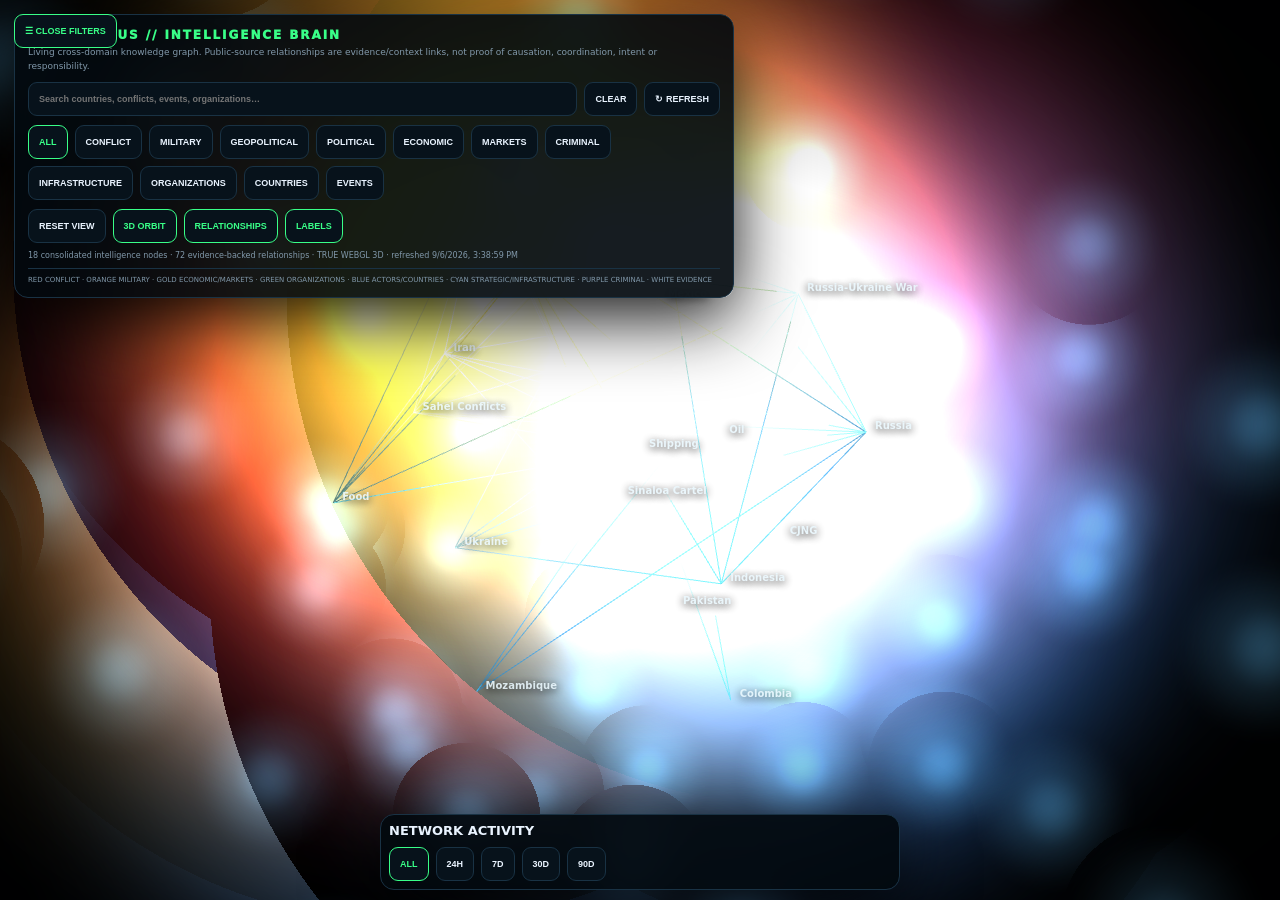
==== commit b1a7e3b4: "rebrand: Aegis Nexus Intelligence Web and remove WebGL API monkey patch" ====
--- a/intelligence-web.html
+++ b/intelligence-web.html
@@ -1 +1 @@
-<!doctype html><html lang="en"><head><meta name="description" content="Evidence-linked Global Pulse living intelligence knowledge graph."><meta name="referrer" content="strict-origin-when-cross-origin"><meta property="og:type" content="website"><meta property="og:title" content="Global Pulse — Intelligence Web"><meta property="og:description" content="Living evidence-linked global intelligence knowledge graph."><meta property="og:image" content="assets/icons/icon-512.png"><meta http-equiv="Content-Security-Policy" content="default-src 'self'; base-uri 'self'; object-src 'none'; frame-ancestors 'none'; script-src 'self' 'unsafe-inline'; style-src 'self' 'unsafe-inline'; img-src 'self' data: blob: https:; font-src 'self' data: https:; connect-src 'self' https:; media-src 'self' https:; worker-src 'self' blob:; upgrade-insecure-requests"><meta charset="utf-8"><meta name="viewport" content="width=device-width,initial-scale=1,viewport-fit=cover"><meta name="theme-color" content="#01050a"><title>Global Pulse — Intelligence Web</title><style>:root{--bg:#01050a;--panel:rgba(3,9,15,.92);--line:#193244;--text:#eaf4ff;--muted:#8198aa;--green:#39ff88;--blue:#5da8ff;--amber:#ffc857;--red:#ff5368}*{box-sizing:border-box}html,body{margin:0;width:100%;height:100%;overflow:hidden;background:var(--bg);color:var(--text);font:13px Inter,system-ui,sans-serif}#graph{position:fixed;inset:0;width:100%;height:100%;overflow:hidden;background:radial-gradient(circle at 50% 45%,#0a2230 0,#020a11 45%,#000 100%)}#gp-canvas{position:absolute;inset:0;width:100%;height:100%;display:block;touch-action:none}#graph:after{content:"";position:absolute;inset:0;pointer-events:none;background:radial-gradient(ellipse at center,transparent 45%,rgba(0,0,0,.58) 100%)}.gp-label{position:absolute;z-index:8;pointer-events:none;transform:translateY(-50%);white-space:nowrap;color:#e8f5fb;text-shadow:0 2px 8px #000;font:700 10px system-ui,sans-serif;opacity:.88}.gp-label.selected{color:#fff;text-shadow:0 0 10px #39ff88}.hud{position:fixed;left:14px;top:14px;width:min(720px,calc(100vw - 28px));z-index:30}.hud.collapsed{transform:translateY(-125%);opacity:0;pointer-events:none}.control-toggle{position:fixed;left:14px;top:14px;z-index:1200;border:1px solid var(--line);background:#07121b;color:var(--text);border-radius:9px;padding:8px 10px;min-height:34px;font-size:9px;font-weight:850}.control-toggle.active{color:var(--green);border-color:var(--green)}.card{background:var(--panel);border:1px solid var(--line);border-radius:14px;padding:13px;box-shadow:0 20px 70px #000e;backdrop-filter:blur(18px)}.brand{color:var(--green);font-size:12px;font-weight:950;letter-spacing:.16em}.sub{color:var(--muted);font-size:9px;line-height:1.5;margin-top:4px}.row{display:flex;gap:7px;flex-wrap:wrap;margin-top:9px}button,input{border:1px solid var(--line);background:#07121b;color:var(--text);border-radius:9px;padding:8px 10px;min-height:34px;font-size:9px;font-weight:850}input{flex:1;min-width:180px}.filter.active,.period.active,#orbit.active,#flow.active,#labels.active{color:var(--green);border-color:var(--green)}#stats{margin-top:8px;color:var(--muted);font-size:8px}.legend{display:flex;gap:8px;flex-wrap:wrap;margin-top:8px;padding-top:7px;border-top:1px solid var(--line);color:var(--muted);font-size:7px}.timeline{position:fixed;bottom:10px;left:50%;transform:translateX(-50%);z-index:30;width:min(520px,calc(100vw - 20px));pointer-events:auto}.timeline .card{padding:8px}.error{color:var(--red)}.gpfocus{position:fixed;right:14px;top:14px;z-index:100;width:min(380px,calc(100vw - 28px));max-height:calc(100vh - 28px);overflow:auto;background:rgba(2,7,12,.96);border:1px solid #193244;border-radius:14px;padding:14px;box-shadow:0 20px 70px #000}.gpfocus .close{float:right}.gpfocus h3{margin:0 36px 4px 0}.gpk{color:var(--green);font-size:8px;font-weight:900;letter-spacing:.12em}.gpp{display:flex;gap:6px;flex-wrap:wrap;margin:8px 0}.pill,.box{display:block;border:1px solid #193244;border-radius:8px;padding:7px;margin-top:6px;color:#b8cbd8;background:#061018}.box a{display:block;color:var(--green);margin-top:5px}@media(max-width:700px){.control-toggle{left:8px;top:8px}.hud{left:8px;top:54px;width:calc(100vw - 16px);max-height:calc(100vh - 115px);overflow:auto}.sub,.legend{display:none}.timeline{bottom:7px;width:calc(100vw - 14px)}.timeline button{min-height:30px;padding:6px 8px}.control-toggle{font-size:8px}.gpfocus{right:8px;top:54px;width:calc(100vw - 16px);max-height:calc(100vh - 70px)}}</style></head><body><div id="graph"></div><div id="loading">LOADING GLOBAL INTELLIGENCE GRAPH<br><small>Building the living evidence network from Global Pulse intelligence…</small></div><button id="control-toggle" class="control-toggle active" aria-expanded="true">☰ CLOSE FILTERS</button><div id="controls" class="hud"><div class="card"><div class="brand">GLOBAL PULSE // INTELLIGENCE BRAIN</div><div class="sub">Living cross-domain knowledge graph. Public-source relationships are evidence/context links, not proof of causation, coordination, intent or responsibility.</div><div class="row"><input id="search" aria-label="Search intelligence graph" placeholder="Search countries, conflicts, events, organizations…"><button id="clear">CLEAR</button><button id="refresh">↻ REFRESH</button></div><div class="row"><button class="filter active" data-kind="all">ALL</button><button class="filter" data-kind="conflict">CONFLICT</button><button class="filter" data-kind="military">MILITARY</button><button class="filter" data-kind="geopolitical">GEOPOLITICAL</button><button class="filter" data-kind="political">POLITICAL</button><button class="filter" data-kind="economic">ECONOMIC</button><button class="filter" data-kind="market">MARKETS</button><button class="filter" data-kind="organized-crime">CRIMINAL</button><button class="filter" data-kind="infrastructure">INFRASTRUCTURE</button><button class="filter" data-kind="organization">ORGANIZATIONS</button><button class="filter" data-kind="country">COUNTRIES</button><button class="filter" data-kind="event">EVENTS</button></div><div class="row"><button id="reset">RESET VIEW</button><button id="orbit" class="active">3D ORBIT</button><button id="flow" class="active">RELATIONSHIPS</button><button id="labels" class="active">LABELS</button></div><div id="stats">Preparing intelligence graph…</div><div class="legend">RED CONFLICT · ORANGE MILITARY · GOLD ECONOMIC/MARKETS · GREEN ORGANIZATIONS · BLUE ACTORS/COUNTRIES · CYAN STRATEGIC/INFRASTRUCTURE · PURPLE CRIMINAL · WHITE EVIDENCE</div></div></div><div class="timeline"><div class="card"><b>NETWORK ACTIVITY</b><div class="row"><button class="period active" data-period="all">ALL</button><button class="period" data-period="24">24H</button><button class="period" data-period="168">7D</button><button class="period" data-period="720">30D</button><button class="period" data-period="2160">90D</button></div></div></div><script>(function(){const W=window.WebGLRenderingContext;if(!W||W.prototype.__gpSmallNodes)return;if(W.prototype.bufferData){const original=W.prototype.bufferData;W.prototype.bufferData=function(target,data,usage){if(target===this.ARRAY_BUFFER&&data instanceof Float32Array&&data.length>=14&&data.length<=126&&data.length%7===0){const copy=new Float32Array(data);for(let i=6;i<copy.length;i+=7)if(copy[i]>5)copy[i]*=.42;data=copy}return original.call(this,target,data,usage)}}W.prototype.__gpSmallNodes=true})();</script><script src="intelligence_brain_web.js?v=20260906-webgl2&consolidated=1"></script><script src="intelligence_web_controls_fix.js?v=20260906-controlsfix1"></script></body></html>+<!doctype html><html lang="en"><head><meta name="description" content="Evidence-linked Aegis Nexus living intelligence knowledge graph."><meta name="referrer" content="strict-origin-when-cross-origin"><meta property="og:type" content="website"><meta property="og:title" content="Aegis Nexus — Intelligence Web"><meta property="og:description" content="Living evidence-linked global intelligence knowledge graph."><meta property="og:image" content="assets/icons/icon-512.png"><meta http-equiv="Content-Security-Policy" content="default-src 'self'; base-uri 'self'; object-src 'none'; frame-ancestors 'none'; script-src 'self' 'unsafe-inline'; style-src 'self' 'unsafe-inline'; img-src 'self' data: blob: https:; font-src 'self' data: https:; connect-src 'self' https:; media-src 'self' https:; worker-src 'self' blob:; upgrade-insecure-requests"><meta charset="utf-8"><meta name="viewport" content="width=device-width,initial-scale=1,viewport-fit=cover"><meta name="theme-color" content="#01050a"><title>Aegis Nexus — Intelligence Web</title><style>:root{--bg:#01050a;--panel:rgba(3,9,15,.92);--line:#193244;--text:#eaf4ff;--muted:#8198aa;--green:#39ff88;--blue:#5da8ff;--amber:#ffc857;--red:#ff5368}*{box-sizing:border-box}html,body{margin:0;width:100%;height:100%;overflow:hidden;background:var(--bg);color:var(--text);font:13px Inter,system-ui,sans-serif}#graph{position:fixed;inset:0;width:100%;height:100%;overflow:hidden;background:radial-gradient(circle at 50% 45%,#0a2230 0,#020a11 45%,#000 100%)}#gp-canvas{position:absolute;inset:0;width:100%;height:100%;display:block;touch-action:none}#graph:after{content:"";position:absolute;inset:0;pointer-events:none;background:radial-gradient(ellipse at center,transparent 45%,rgba(0,0,0,.58) 100%)}.gp-label{position:absolute;z-index:8;pointer-events:none;transform:translateY(-50%);white-space:nowrap;color:#e8f5fb;text-shadow:0 2px 8px #000;font:700 10px system-ui,sans-serif;opacity:.88}.gp-label.selected{color:#fff;text-shadow:0 0 10px #39ff88}.hud{position:fixed;left:14px;top:14px;width:min(720px,calc(100vw - 28px));z-index:30}.hud.collapsed{transform:translateY(-125%);opacity:0;pointer-events:none}.control-toggle{position:fixed;left:14px;top:14px;z-index:1200;border:1px solid var(--line);background:#07121b;color:var(--text);border-radius:9px;padding:8px 10px;min-height:34px;font-size:9px;font-weight:850}.control-toggle.active{color:var(--green);border-color:var(--green)}.card{background:var(--panel);border:1px solid var(--line);border-radius:14px;padding:13px;box-shadow:0 20px 70px #000e;backdrop-filter:blur(18px)}.brand{color:var(--green);font-size:12px;font-weight:950;letter-spacing:.16em}.sub{color:var(--muted);font-size:9px;line-height:1.5;margin-top:4px}.row{display:flex;gap:7px;flex-wrap:wrap;margin-top:9px}button,input{border:1px solid var(--line);background:#07121b;color:var(--text);border-radius:9px;padding:8px 10px;min-height:34px;font-size:9px;font-weight:850}input{flex:1;min-width:180px}.filter.active,.period.active,#orbit.active,#flow.active,#labels.active{color:var(--green);border-color:var(--green)}#stats{margin-top:8px;color:var(--muted);font-size:8px}.legend{display:flex;gap:8px;flex-wrap:wrap;margin-top:8px;padding-top:7px;border-top:1px solid var(--line);color:var(--muted);font-size:7px}.timeline{position:fixed;bottom:10px;left:50%;transform:translateX(-50%);z-index:30;width:min(520px,calc(100vw - 20px));pointer-events:auto}.timeline .card{padding:8px}.error{color:var(--red)}.gpfocus{position:fixed;right:14px;top:14px;z-index:100;width:min(380px,calc(100vw - 28px));max-height:calc(100vh - 28px);overflow:auto;background:rgba(2,7,12,.96);border:1px solid #193244;border-radius:14px;padding:14px;box-shadow:0 20px 70px #000}.gpfocus .close{float:right}.gpfocus h3{margin:0 36px 4px 0}.gpk{color:var(--green);font-size:8px;font-weight:900;letter-spacing:.12em}.gpp{display:flex;gap:6px;flex-wrap:wrap;margin:8px 0}.pill,.box{display:block;border:1px solid #193244;border-radius:8px;padding:7px;margin-top:6px;color:#b8cbd8;background:#061018}.box a{display:block;color:var(--green);margin-top:5px}@media(max-width:700px){.control-toggle{left:8px;top:8px}.hud{left:8px;top:54px;width:calc(100vw - 16px);max-height:calc(100vh - 115px);overflow:auto}.sub,.legend{display:none}.timeline{bottom:7px;width:calc(100vw - 14px)}.timeline button{min-height:30px;padding:6px 8px}.control-toggle{font-size:8px}.gpfocus{right:8px;top:54px;width:calc(100vw - 16px);max-height:calc(100vh - 70px)}}</style></head><body><div id="graph"></div><div id="loading">LOADING AEGIS NEXUS INTELLIGENCE GRAPH<br><small>Building the living evidence network from Aegis Nexus intelligence…</small></div><button id="control-toggle" class="control-toggle active" aria-expanded="true">☰ CLOSE FILTERS</button><div id="controls" class="hud"><div class="card"><div class="brand">AEGIS NEXUS // INTELLIGENCE BRAIN</div><div class="sub">Living cross-domain knowledge graph. Public-source relationships are evidence/context links, not proof of causation, coordination, intent or responsibility.</div><div class="row"><input id="search" aria-label="Search intelligence graph" placeholder="Search countries, conflicts, events, organizations…"><button id="clear">CLEAR</button><button id="refresh">↻ REFRESH</button></div><div class="row"><button class="filter active" data-kind="all">ALL</button><button class="filter" data-kind="conflict">CONFLICT</button><button class="filter" data-kind="military">MILITARY</button><button class="filter" data-kind="geopolitical">GEOPOLITICAL</button><button class="filter" data-kind="political">POLITICAL</button><button class="filter" data-kind="economic">ECONOMIC</button><button class="filter" data-kind="market">MARKETS</button><button class="filter" data-kind="organized-crime">CRIMINAL</button><button class="filter" data-kind="infrastructure">INFRASTRUCTURE</button><button class="filter" data-kind="organization">ORGANIZATIONS</button><button class="filter" data-kind="country">COUNTRIES</button><button class="filter" data-kind="event">EVENTS</button></div><div class="row"><button id="reset">RESET VIEW</button><button id="orbit" class="active">3D ORBIT</button><button id="flow" class="active">RELATIONSHIPS</button><button id="labels" class="active">LABELS</button></div><div id="stats">Preparing intelligence graph…</div><div class="legend">RED CONFLICT · ORANGE MILITARY · GOLD ECONOMIC/MARKETS · GREEN ORGANIZATIONS · BLUE ACTORS/COUNTRIES · CYAN STRATEGIC/INFRASTRUCTURE · PURPLE CRIMINAL · WHITE EVIDENCE</div></div></div><div class="timeline"><div class="card"><b>NETWORK ACTIVITY</b><div class="row"><button class="period active" data-period="all">ALL</button><button class="period" data-period="24">24H</button><button class="period" data-period="168">7D</button><button class="period" data-period="720">30D</button><button class="period" data-period="2160">90D</button></div></div></div><script src="intelligence_brain_web.js?v=20260906-webgl3&consolidated=1"></script><script src="intelligence_web_controls_fix.js?v=20260906-controlsfix1"></script></body></html>
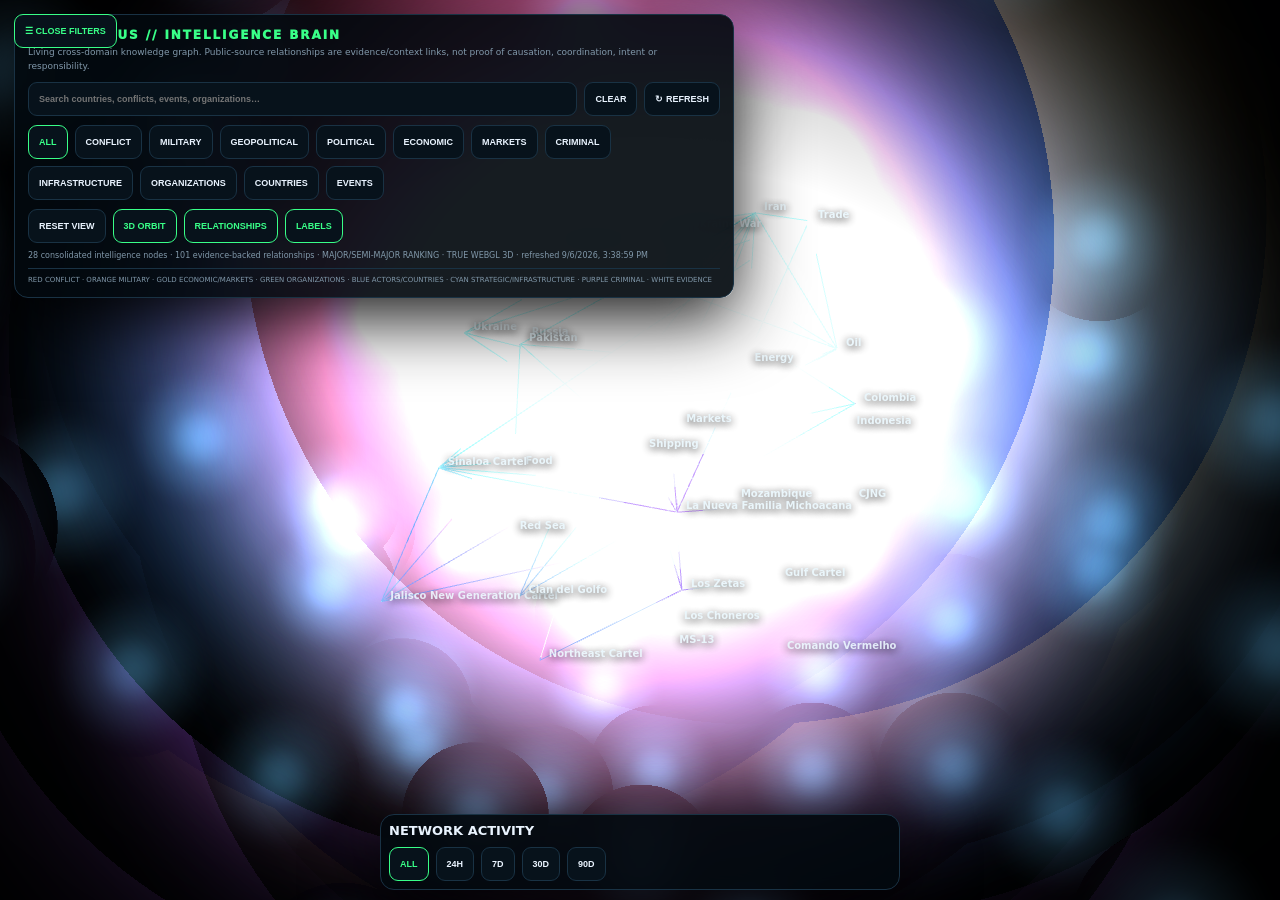
==== commit 5772f431: "chore: bump intelligence web renderer cache version" ====
--- a/intelligence-web.html
+++ b/intelligence-web.html
@@ -1 +1 @@
-<!doctype html><html lang="en"><head><meta name="description" content="Evidence-linked Aegis Nexus living intelligence knowledge graph."><meta name="referrer" content="strict-origin-when-cross-origin"><meta property="og:type" content="website"><meta property="og:title" content="Aegis Nexus — Intelligence Web"><meta property="og:description" content="Living evidence-linked global intelligence knowledge graph."><meta property="og:image" content="assets/icons/icon-512.png"><meta http-equiv="Content-Security-Policy" content="default-src 'self'; base-uri 'self'; object-src 'none'; frame-ancestors 'none'; script-src 'self' 'unsafe-inline'; style-src 'self' 'unsafe-inline'; img-src 'self' data: blob: https:; font-src 'self' data: https:; connect-src 'self' https:; media-src 'self' https:; worker-src 'self' blob:; upgrade-insecure-requests"><meta charset="utf-8"><meta name="viewport" content="width=device-width,initial-scale=1,viewport-fit=cover"><meta name="theme-color" content="#01050a"><title>Aegis Nexus — Intelligence Web</title><style>:root{--bg:#01050a;--panel:rgba(3,9,15,.92);--line:#193244;--text:#eaf4ff;--muted:#8198aa;--green:#39ff88;--blue:#5da8ff;--amber:#ffc857;--red:#ff5368}*{box-sizing:border-box}html,body{margin:0;width:100%;height:100%;overflow:hidden;background:var(--bg);color:var(--text);font:13px Inter,system-ui,sans-serif}#graph{position:fixed;inset:0;width:100%;height:100%;overflow:hidden;background:radial-gradient(circle at 50% 45%,#0a2230 0,#020a11 45%,#000 100%)}#gp-canvas{position:absolute;inset:0;width:100%;height:100%;display:block;touch-action:none}#graph:after{content:"";position:absolute;inset:0;pointer-events:none;background:radial-gradient(ellipse at center,transparent 45%,rgba(0,0,0,.58) 100%)}.gp-label{position:absolute;z-index:8;pointer-events:none;transform:translateY(-50%);white-space:nowrap;color:#e8f5fb;text-shadow:0 2px 8px #000;font:700 10px system-ui,sans-serif;opacity:.88}.gp-label.selected{color:#fff;text-shadow:0 0 10px #39ff88}.hud{position:fixed;left:14px;top:14px;width:min(720px,calc(100vw - 28px));z-index:30}.hud.collapsed{transform:translateY(-125%);opacity:0;pointer-events:none}.control-toggle{position:fixed;left:14px;top:14px;z-index:1200;border:1px solid var(--line);background:#07121b;color:var(--text);border-radius:9px;padding:8px 10px;min-height:34px;font-size:9px;font-weight:850}.control-toggle.active{color:var(--green);border-color:var(--green)}.card{background:var(--panel);border:1px solid var(--line);border-radius:14px;padding:13px;box-shadow:0 20px 70px #000e;backdrop-filter:blur(18px)}.brand{color:var(--green);font-size:12px;font-weight:950;letter-spacing:.16em}.sub{color:var(--muted);font-size:9px;line-height:1.5;margin-top:4px}.row{display:flex;gap:7px;flex-wrap:wrap;margin-top:9px}button,input{border:1px solid var(--line);background:#07121b;color:var(--text);border-radius:9px;padding:8px 10px;min-height:34px;font-size:9px;font-weight:850}input{flex:1;min-width:180px}.filter.active,.period.active,#orbit.active,#flow.active,#labels.active{color:var(--green);border-color:var(--green)}#stats{margin-top:8px;color:var(--muted);font-size:8px}.legend{display:flex;gap:8px;flex-wrap:wrap;margin-top:8px;padding-top:7px;border-top:1px solid var(--line);color:var(--muted);font-size:7px}.timeline{position:fixed;bottom:10px;left:50%;transform:translateX(-50%);z-index:30;width:min(520px,calc(100vw - 20px));pointer-events:auto}.timeline .card{padding:8px}.error{color:var(--red)}.gpfocus{position:fixed;right:14px;top:14px;z-index:100;width:min(380px,calc(100vw - 28px));max-height:calc(100vh - 28px);overflow:auto;background:rgba(2,7,12,.96);border:1px solid #193244;border-radius:14px;padding:14px;box-shadow:0 20px 70px #000}.gpfocus .close{float:right}.gpfocus h3{margin:0 36px 4px 0}.gpk{color:var(--green);font-size:8px;font-weight:900;letter-spacing:.12em}.gpp{display:flex;gap:6px;flex-wrap:wrap;margin:8px 0}.pill,.box{display:block;border:1px solid #193244;border-radius:8px;padding:7px;margin-top:6px;color:#b8cbd8;background:#061018}.box a{display:block;color:var(--green);margin-top:5px}@media(max-width:700px){.control-toggle{left:8px;top:8px}.hud{left:8px;top:54px;width:calc(100vw - 16px);max-height:calc(100vh - 115px);overflow:auto}.sub,.legend{display:none}.timeline{bottom:7px;width:calc(100vw - 14px)}.timeline button{min-height:30px;padding:6px 8px}.control-toggle{font-size:8px}.gpfocus{right:8px;top:54px;width:calc(100vw - 16px);max-height:calc(100vh - 70px)}}</style></head><body><div id="graph"></div><div id="loading">LOADING AEGIS NEXUS INTELLIGENCE GRAPH<br><small>Building the living evidence network from Aegis Nexus intelligence…</small></div><button id="control-toggle" class="control-toggle active" aria-expanded="true">☰ CLOSE FILTERS</button><div id="controls" class="hud"><div class="card"><div class="brand">AEGIS NEXUS // INTELLIGENCE BRAIN</div><div class="sub">Living cross-domain knowledge graph. Public-source relationships are evidence/context links, not proof of causation, coordination, intent or responsibility.</div><div class="row"><input id="search" aria-label="Search intelligence graph" placeholder="Search countries, conflicts, events, organizations…"><button id="clear">CLEAR</button><button id="refresh">↻ REFRESH</button></div><div class="row"><button class="filter active" data-kind="all">ALL</button><button class="filter" data-kind="conflict">CONFLICT</button><button class="filter" data-kind="military">MILITARY</button><button class="filter" data-kind="geopolitical">GEOPOLITICAL</button><button class="filter" data-kind="political">POLITICAL</button><button class="filter" data-kind="economic">ECONOMIC</button><button class="filter" data-kind="market">MARKETS</button><button class="filter" data-kind="organized-crime">CRIMINAL</button><button class="filter" data-kind="infrastructure">INFRASTRUCTURE</button><button class="filter" data-kind="organization">ORGANIZATIONS</button><button class="filter" data-kind="country">COUNTRIES</button><button class="filter" data-kind="event">EVENTS</button></div><div class="row"><button id="reset">RESET VIEW</button><button id="orbit" class="active">3D ORBIT</button><button id="flow" class="active">RELATIONSHIPS</button><button id="labels" class="active">LABELS</button></div><div id="stats">Preparing intelligence graph…</div><div class="legend">RED CONFLICT · ORANGE MILITARY · GOLD ECONOMIC/MARKETS · GREEN ORGANIZATIONS · BLUE ACTORS/COUNTRIES · CYAN STRATEGIC/INFRASTRUCTURE · PURPLE CRIMINAL · WHITE EVIDENCE</div></div></div><div class="timeline"><div class="card"><b>NETWORK ACTIVITY</b><div class="row"><button class="period active" data-period="all">ALL</button><button class="period" data-period="24">24H</button><button class="period" data-period="168">7D</button><button class="period" data-period="720">30D</button><button class="period" data-period="2160">90D</button></div></div></div><script src="intelligence_brain_web.js?v=20260906-webgl3&consolidated=1"></script><script src="intelligence_web_controls_fix.js?v=20260906-controlsfix1"></script></body></html>+<!doctype html><html lang="en"><head><meta name="description" content="Evidence-linked Aegis Nexus living intelligence knowledge graph."><meta name="referrer" content="strict-origin-when-cross-origin"><meta property="og:type" content="website"><meta property="og:title" content="Aegis Nexus — Intelligence Web"><meta property="og:description" content="Living evidence-linked global intelligence knowledge graph."><meta property="og:image" content="assets/icons/icon-512.png"><meta http-equiv="Content-Security-Policy" content="default-src 'self'; base-uri 'self'; object-src 'none'; frame-ancestors 'none'; script-src 'self' 'unsafe-inline'; style-src 'self' 'unsafe-inline'; img-src 'self' data: blob: https:; font-src 'self' data: https:; connect-src 'self' https:; media-src 'self' https:; worker-src 'self' blob:; upgrade-insecure-requests"><meta charset="utf-8"><meta name="viewport" content="width=device-width,initial-scale=1,viewport-fit=cover"><meta name="theme-color" content="#01050a"><title>Aegis Nexus — Intelligence Web</title><style>:root{--bg:#01050a;--panel:rgba(3,9,15,.92);--line:#193244;--text:#eaf4ff;--muted:#8198aa;--green:#39ff88;--blue:#5da8ff;--amber:#ffc857;--red:#ff5368}*{box-sizing:border-box}html,body{margin:0;width:100%;height:100%;overflow:hidden;background:var(--bg);color:var(--text);font:13px Inter,system-ui,sans-serif}#graph{position:fixed;inset:0;width:100%;height:100%;overflow:hidden;background:radial-gradient(circle at 50% 45%,#0a2230 0,#020a11 45%,#000 100%)}#gp-canvas{position:absolute;inset:0;width:100%;height:100%;display:block;touch-action:none}#graph:after{content:"";position:absolute;inset:0;pointer-events:none;background:radial-gradient(ellipse at center,transparent 45%,rgba(0,0,0,.58) 100%)}.gp-label{position:absolute;z-index:8;pointer-events:none;transform:translateY(-50%);white-space:nowrap;color:#e8f5fb;text-shadow:0 2px 8px #000;font:700 10px system-ui,sans-serif;opacity:.88}.gp-label.selected{color:#fff;text-shadow:0 0 10px #39ff88}.hud{position:fixed;left:14px;top:14px;width:min(720px,calc(100vw - 28px));z-index:30}.hud.collapsed{transform:translateY(-125%);opacity:0;pointer-events:none}.control-toggle{position:fixed;left:14px;top:14px;z-index:1200;border:1px solid var(--line);background:#07121b;color:var(--text);border-radius:9px;padding:8px 10px;min-height:34px;font-size:9px;font-weight:850}.control-toggle.active{color:var(--green);border-color:var(--green)}.card{background:var(--panel);border:1px solid var(--line);border-radius:14px;padding:13px;box-shadow:0 20px 70px #000e;backdrop-filter:blur(18px)}.brand{color:var(--green);font-size:12px;font-weight:950;letter-spacing:.16em}.sub{color:var(--muted);font-size:9px;line-height:1.5;margin-top:4px}.row{display:flex;gap:7px;flex-wrap:wrap;margin-top:9px}button,input{border:1px solid var(--line);background:#07121b;color:var(--text);border-radius:9px;padding:8px 10px;min-height:34px;font-size:9px;font-weight:850}input{flex:1;min-width:180px}.filter.active,.period.active,#orbit.active,#flow.active,#labels.active{color:var(--green);border-color:var(--green)}#stats{margin-top:8px;color:var(--muted);font-size:8px}.legend{display:flex;gap:8px;flex-wrap:wrap;margin-top:8px;padding-top:7px;border-top:1px solid var(--line);color:var(--muted);font-size:7px}.timeline{position:fixed;bottom:10px;left:50%;transform:translateX(-50%);z-index:30;width:min(520px,calc(100vw - 20px));pointer-events:auto}.timeline .card{padding:8px}.error{color:var(--red)}.gpfocus{position:fixed;right:14px;top:14px;z-index:100;width:min(380px,calc(100vw - 28px));max-height:calc(100vh - 28px);overflow:auto;background:rgba(2,7,12,.96);border:1px solid #193244;border-radius:14px;padding:14px;box-shadow:0 20px 70px #000}.gpfocus .close{float:right}.gpfocus h3{margin:0 36px 4px 0}.gpk{color:var(--green);font-size:8px;font-weight:900;letter-spacing:.12em}.gpp{display:flex;gap:6px;flex-wrap:wrap;margin:8px 0}.pill,.box{display:block;border:1px solid #193244;border-radius:8px;padding:7px;margin-top:6px;color:#b8cbd8;background:#061018}.box a{display:block;color:var(--green);margin-top:5px}@media(max-width:700px){.control-toggle{left:8px;top:8px}.hud{left:8px;top:54px;width:calc(100vw - 16px);max-height:calc(100vh - 115px);overflow:auto}.sub,.legend{display:none}.timeline{bottom:7px;width:calc(100vw - 14px)}.timeline button{min-height:30px;padding:6px 8px}.control-toggle{font-size:8px}.gpfocus{right:8px;top:54px;width:calc(100vw - 16px);max-height:calc(100vh - 70px)}}</style></head><body><div id="graph"></div><div id="loading">LOADING AEGIS NEXUS INTELLIGENCE GRAPH<br><small>Building the living evidence network from Aegis Nexus intelligence…</small></div><button id="control-toggle" class="control-toggle active" aria-expanded="true">☰ CLOSE FILTERS</button><div id="controls" class="hud"><div class="card"><div class="brand">AEGIS NEXUS // INTELLIGENCE BRAIN</div><div class="sub">Living cross-domain knowledge graph. Public-source relationships are evidence/context links, not proof of causation, coordination, intent or responsibility.</div><div class="row"><input id="search" aria-label="Search intelligence graph" placeholder="Search countries, conflicts, events, organizations…"><button id="clear">CLEAR</button><button id="refresh">↻ REFRESH</button></div><div class="row"><button class="filter active" data-kind="all">ALL</button><button class="filter" data-kind="conflict">CONFLICT</button><button class="filter" data-kind="military">MILITARY</button><button class="filter" data-kind="geopolitical">GEOPOLITICAL</button><button class="filter" data-kind="political">POLITICAL</button><button class="filter" data-kind="economic">ECONOMIC</button><button class="filter" data-kind="market">MARKETS</button><button class="filter" data-kind="organized-crime">CRIMINAL</button><button class="filter" data-kind="infrastructure">INFRASTRUCTURE</button><button class="filter" data-kind="organization">ORGANIZATIONS</button><button class="filter" data-kind="country">COUNTRIES</button><button class="filter" data-kind="event">EVENTS</button></div><div class="row"><button id="reset">RESET VIEW</button><button id="orbit" class="active">3D ORBIT</button><button id="flow" class="active">RELATIONSHIPS</button><button id="labels" class="active">LABELS</button></div><div id="stats">Preparing intelligence graph…</div><div class="legend">RED CONFLICT · ORANGE MILITARY · GOLD ECONOMIC/MARKETS · GREEN ORGANIZATIONS · BLUE ACTORS/COUNTRIES · CYAN STRATEGIC/INFRASTRUCTURE · PURPLE CRIMINAL · WHITE EVIDENCE</div></div></div><div class="timeline"><div class="card"><b>NETWORK ACTIVITY</b><div class="row"><button class="period active" data-period="all">ALL</button><button class="period" data-period="24">24H</button><button class="period" data-period="168">7D</button><button class="period" data-period="720">30D</button><button class="period" data-period="2160">90D</button></div></div></div><script src="intelligence_brain_web.js?v=20260906-webgl4&consolidated=1"></script><script src="intelligence_web_controls_fix.js?v=20260906-controlsfix1"></script></body></html>
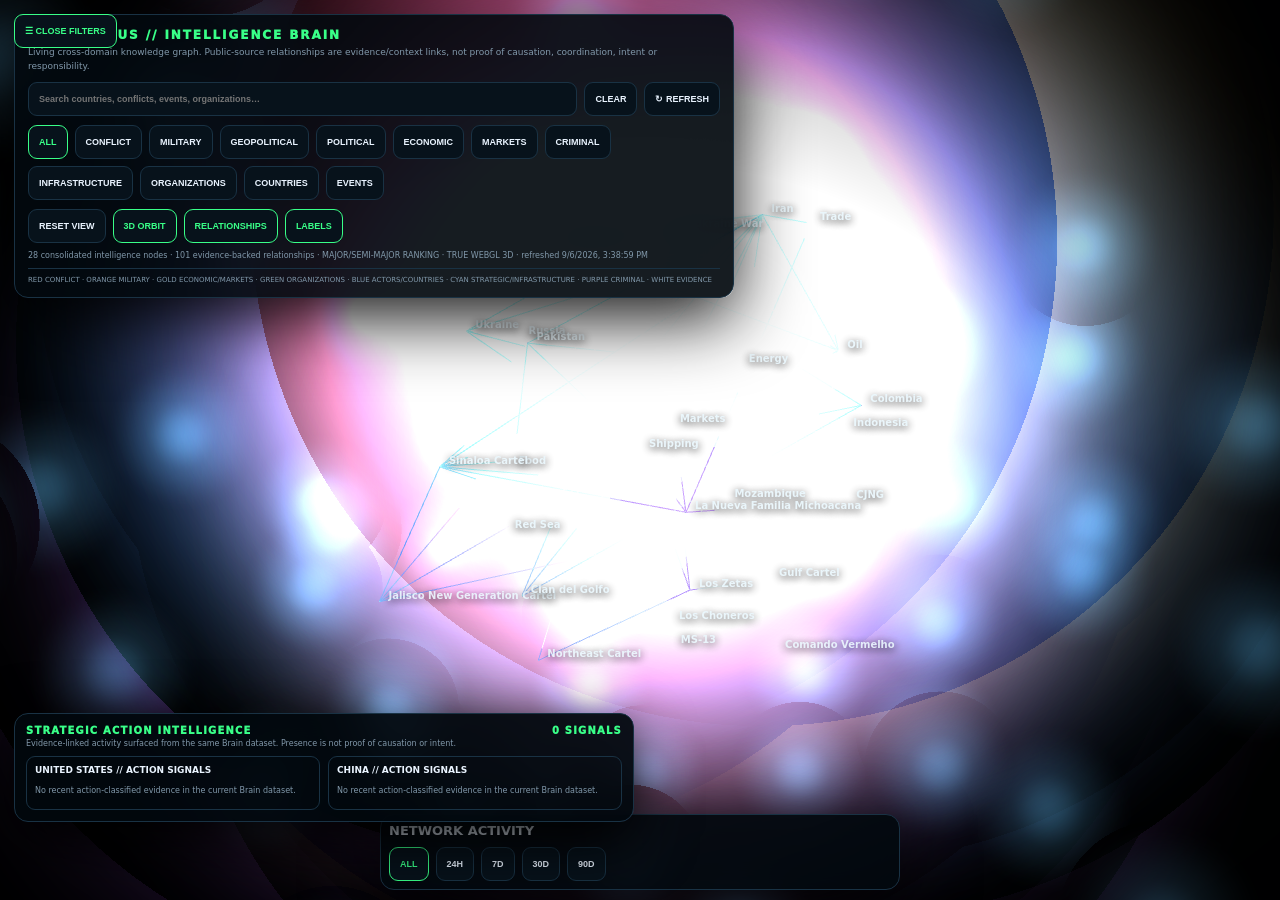
==== commit cc4eb1eb: "Expose U.S./China action intelligence in Intelligence Web" ====
--- a/intelligence-web.html
+++ b/intelligence-web.html
@@ -1 +1 @@
-<!doctype html><html lang="en"><head><meta name="description" content="Evidence-linked Aegis Nexus living intelligence knowledge graph."><meta name="referrer" content="strict-origin-when-cross-origin"><meta property="og:type" content="website"><meta property="og:title" content="Aegis Nexus — Intelligence Web"><meta property="og:description" content="Living evidence-linked global intelligence knowledge graph."><meta property="og:image" content="assets/icons/icon-512.png"><meta http-equiv="Content-Security-Policy" content="default-src 'self'; base-uri 'self'; object-src 'none'; frame-ancestors 'none'; script-src 'self' 'unsafe-inline'; style-src 'self' 'unsafe-inline'; img-src 'self' data: blob: https:; font-src 'self' data: https:; connect-src 'self' https:; media-src 'self' https:; worker-src 'self' blob:; upgrade-insecure-requests"><meta charset="utf-8"><meta name="viewport" content="width=device-width,initial-scale=1,viewport-fit=cover"><meta name="theme-color" content="#01050a"><title>Aegis Nexus — Intelligence Web</title><style>:root{--bg:#01050a;--panel:rgba(3,9,15,.92);--line:#193244;--text:#eaf4ff;--muted:#8198aa;--green:#39ff88;--blue:#5da8ff;--amber:#ffc857;--red:#ff5368}*{box-sizing:border-box}html,body{margin:0;width:100%;height:100%;overflow:hidden;background:var(--bg);color:var(--text);font:13px Inter,system-ui,sans-serif}#graph{position:fixed;inset:0;width:100%;height:100%;overflow:hidden;background:radial-gradient(circle at 50% 45%,#0a2230 0,#020a11 45%,#000 100%)}#gp-canvas{position:absolute;inset:0;width:100%;height:100%;display:block;touch-action:none}#graph:after{content:"";position:absolute;inset:0;pointer-events:none;background:radial-gradient(ellipse at center,transparent 45%,rgba(0,0,0,.58) 100%)}.gp-label{position:absolute;z-index:8;pointer-events:none;transform:translateY(-50%);white-space:nowrap;color:#e8f5fb;text-shadow:0 2px 8px #000;font:700 10px system-ui,sans-serif;opacity:.88}.gp-label.selected{color:#fff;text-shadow:0 0 10px #39ff88}.hud{position:fixed;left:14px;top:14px;width:min(720px,calc(100vw - 28px));z-index:30}.hud.collapsed{transform:translateY(-125%);opacity:0;pointer-events:none}.control-toggle{position:fixed;left:14px;top:14px;z-index:1200;border:1px solid var(--line);background:#07121b;color:var(--text);border-radius:9px;padding:8px 10px;min-height:34px;font-size:9px;font-weight:850}.control-toggle.active{color:var(--green);border-color:var(--green)}.card{background:var(--panel);border:1px solid var(--line);border-radius:14px;padding:13px;box-shadow:0 20px 70px #000e;backdrop-filter:blur(18px)}.brand{color:var(--green);font-size:12px;font-weight:950;letter-spacing:.16em}.sub{color:var(--muted);font-size:9px;line-height:1.5;margin-top:4px}.row{display:flex;gap:7px;flex-wrap:wrap;margin-top:9px}button,input{border:1px solid var(--line);background:#07121b;color:var(--text);border-radius:9px;padding:8px 10px;min-height:34px;font-size:9px;font-weight:850}input{flex:1;min-width:180px}.filter.active,.period.active,#orbit.active,#flow.active,#labels.active{color:var(--green);border-color:var(--green)}#stats{margin-top:8px;color:var(--muted);font-size:8px}.legend{display:flex;gap:8px;flex-wrap:wrap;margin-top:8px;padding-top:7px;border-top:1px solid var(--line);color:var(--muted);font-size:7px}.timeline{position:fixed;bottom:10px;left:50%;transform:translateX(-50%);z-index:30;width:min(520px,calc(100vw - 20px));pointer-events:auto}.timeline .card{padding:8px}.error{color:var(--red)}.gpfocus{position:fixed;right:14px;top:14px;z-index:100;width:min(380px,calc(100vw - 28px));max-height:calc(100vh - 28px);overflow:auto;background:rgba(2,7,12,.96);border:1px solid #193244;border-radius:14px;padding:14px;box-shadow:0 20px 70px #000}.gpfocus .close{float:right}.gpfocus h3{margin:0 36px 4px 0}.gpk{color:var(--green);font-size:8px;font-weight:900;letter-spacing:.12em}.gpp{display:flex;gap:6px;flex-wrap:wrap;margin:8px 0}.pill,.box{display:block;border:1px solid #193244;border-radius:8px;padding:7px;margin-top:6px;color:#b8cbd8;background:#061018}.box a{display:block;color:var(--green);margin-top:5px}@media(max-width:700px){.control-toggle{left:8px;top:8px}.hud{left:8px;top:54px;width:calc(100vw - 16px);max-height:calc(100vh - 115px);overflow:auto}.sub,.legend{display:none}.timeline{bottom:7px;width:calc(100vw - 14px)}.timeline button{min-height:30px;padding:6px 8px}.control-toggle{font-size:8px}.gpfocus{right:8px;top:54px;width:calc(100vw - 16px);max-height:calc(100vh - 70px)}}</style></head><body><div id="graph"></div><div id="loading">LOADING AEGIS NEXUS INTELLIGENCE GRAPH<br><small>Building the living evidence network from Aegis Nexus intelligence…</small></div><button id="control-toggle" class="control-toggle active" aria-expanded="true">☰ CLOSE FILTERS</button><div id="controls" class="hud"><div class="card"><div class="brand">AEGIS NEXUS // INTELLIGENCE BRAIN</div><div class="sub">Living cross-domain knowledge graph. Public-source relationships are evidence/context links, not proof of causation, coordination, intent or responsibility.</div><div class="row"><input id="search" aria-label="Search intelligence graph" placeholder="Search countries, conflicts, events, organizations…"><button id="clear">CLEAR</button><button id="refresh">↻ REFRESH</button></div><div class="row"><button class="filter active" data-kind="all">ALL</button><button class="filter" data-kind="conflict">CONFLICT</button><button class="filter" data-kind="military">MILITARY</button><button class="filter" data-kind="geopolitical">GEOPOLITICAL</button><button class="filter" data-kind="political">POLITICAL</button><button class="filter" data-kind="economic">ECONOMIC</button><button class="filter" data-kind="market">MARKETS</button><button class="filter" data-kind="organized-crime">CRIMINAL</button><button class="filter" data-kind="infrastructure">INFRASTRUCTURE</button><button class="filter" data-kind="organization">ORGANIZATIONS</button><button class="filter" data-kind="country">COUNTRIES</button><button class="filter" data-kind="event">EVENTS</button></div><div class="row"><button id="reset">RESET VIEW</button><button id="orbit" class="active">3D ORBIT</button><button id="flow" class="active">RELATIONSHIPS</button><button id="labels" class="active">LABELS</button></div><div id="stats">Preparing intelligence graph…</div><div class="legend">RED CONFLICT · ORANGE MILITARY · GOLD ECONOMIC/MARKETS · GREEN ORGANIZATIONS · BLUE ACTORS/COUNTRIES · CYAN STRATEGIC/INFRASTRUCTURE · PURPLE CRIMINAL · WHITE EVIDENCE</div></div></div><div class="timeline"><div class="card"><b>NETWORK ACTIVITY</b><div class="row"><button class="period active" data-period="all">ALL</button><button class="period" data-period="24">24H</button><button class="period" data-period="168">7D</button><button class="period" data-period="720">30D</button><button class="period" data-period="2160">90D</button></div></div></div><script src="intelligence_brain_web.js?v=20260906-webgl4&consolidated=1"></script><script src="intelligence_web_controls_fix.js?v=20260906-controlsfix1"></script></body></html>+<!doctype html><html lang="en"><head><meta name="description" content="Evidence-linked Aegis Nexus living intelligence knowledge graph."><meta name="referrer" content="strict-origin-when-cross-origin"><meta property="og:type" content="website"><meta property="og:title" content="Aegis Nexus — Intelligence Web"><meta property="og:description" content="Living evidence-linked global intelligence knowledge graph."><meta property="og:image" content="assets/icons/icon-512.png"><meta http-equiv="Content-Security-Policy" content="default-src 'self'; base-uri 'self'; object-src 'none'; frame-ancestors 'none'; script-src 'self' 'unsafe-inline'; style-src 'self' 'unsafe-inline'; img-src 'self' data: blob: https:; font-src 'self' data: https:; connect-src 'self' https:; media-src 'self' https:; worker-src 'self' blob:; upgrade-insecure-requests"><meta charset="utf-8"><meta name="viewport" content="width=device-width,initial-scale=1,viewport-fit=cover"><meta name="theme-color" content="#01050a"><title>Aegis Nexus — Intelligence Web</title><style>:root{--bg:#01050a;--panel:rgba(3,9,15,.92);--line:#193244;--text:#eaf4ff;--muted:#8198aa;--green:#39ff88;--blue:#5da8ff;--amber:#ffc857;--red:#ff5368}*{box-sizing:border-box}html,body{margin:0;width:100%;height:100%;overflow:hidden;background:var(--bg);color:var(--text);font:13px Inter,system-ui,sans-serif}#graph{position:fixed;inset:0;width:100%;height:100%;overflow:hidden;background:radial-gradient(circle at 50% 45%,#0a2230 0,#020a11 45%,#000 100%)}#gp-canvas{position:absolute;inset:0;width:100%;height:100%;display:block;touch-action:none}#graph:after{content:"";position:absolute;inset:0;pointer-events:none;background:radial-gradient(ellipse at center,transparent 45%,rgba(0,0,0,.58) 100%)}.gp-label{position:absolute;z-index:8;pointer-events:none;transform:translateY(-50%);white-space:nowrap;color:#e8f5fb;text-shadow:0 2px 8px #000;font:700 10px system-ui,sans-serif;opacity:.88}.gp-label.selected{color:#fff;text-shadow:0 0 10px #39ff88}.hud{position:fixed;left:14px;top:14px;width:min(720px,calc(100vw - 28px));z-index:30}.hud.collapsed{transform:translateY(-125%);opacity:0;pointer-events:none}.control-toggle{position:fixed;left:14px;top:14px;z-index:1200;border:1px solid var(--line);background:#07121b;color:var(--text);border-radius:9px;padding:8px 10px;min-height:34px;font-size:9px;font-weight:850}.control-toggle.active{color:var(--green);border-color:var(--green)}.card{background:var(--panel);border:1px solid var(--line);border-radius:14px;padding:13px;box-shadow:0 20px 70px #000e;backdrop-filter:blur(18px)}.brand{color:var(--green);font-size:12px;font-weight:950;letter-spacing:.16em}.sub{color:var(--muted);font-size:9px;line-height:1.5;margin-top:4px}.row{display:flex;gap:7px;flex-wrap:wrap;margin-top:9px}button,input{border:1px solid var(--line);background:#07121b;color:var(--text);border-radius:9px;padding:8px 10px;min-height:34px;font-size:9px;font-weight:850}input{flex:1;min-width:180px}.filter.active,.period.active,#orbit.active,#flow.active,#labels.active{color:var(--green);border-color:var(--green)}#stats{margin-top:8px;color:var(--muted);font-size:8px}.legend{display:flex;gap:8px;flex-wrap:wrap;margin-top:8px;padding-top:7px;border-top:1px solid var(--line);color:var(--muted);font-size:7px}.timeline{position:fixed;bottom:10px;left:50%;transform:translateX(-50%);z-index:30;width:min(520px,calc(100vw - 20px));pointer-events:auto}.timeline .card{padding:8px}.error{color:var(--red)}.gpfocus{position:fixed;right:14px;top:14px;z-index:100;width:min(380px,calc(100vw - 28px));max-height:calc(100vh - 28px);overflow:auto;background:rgba(2,7,12,.96);border:1px solid #193244;border-radius:14px;padding:14px;box-shadow:0 20px 70px #000}.gpfocus .close{float:right}.gpfocus h3{margin:0 36px 4px 0}.gpk{color:var(--green);font-size:8px;font-weight:900;letter-spacing:.12em}.gpp{display:flex;gap:6px;flex-wrap:wrap;margin:8px 0}.pill,.box{display:block;border:1px solid #193244;border-radius:8px;padding:7px;margin-top:6px;color:#b8cbd8;background:#061018}.box a{display:block;color:var(--green);margin-top:5px}@media(max-width:700px){.control-toggle{left:8px;top:8px}.hud{left:8px;top:54px;width:calc(100vw - 16px);max-height:calc(100vh - 115px);overflow:auto}.sub,.legend{display:none}.timeline{bottom:7px;width:calc(100vw - 14px)}.timeline button{min-height:30px;padding:6px 8px}.control-toggle{font-size:8px}.gpfocus{right:8px;top:54px;width:calc(100vw - 16px);max-height:calc(100vh - 70px)}}</style></head><body><div id="graph"></div><div id="loading">LOADING AEGIS NEXUS INTELLIGENCE GRAPH<br><small>Building the living evidence network from Aegis Nexus intelligence…</small></div><button id="control-toggle" class="control-toggle active" aria-expanded="true">☰ CLOSE FILTERS</button><div id="controls" class="hud"><div class="card"><div class="brand">AEGIS NEXUS // INTELLIGENCE BRAIN</div><div class="sub">Living cross-domain knowledge graph. Public-source relationships are evidence/context links, not proof of causation, coordination, intent or responsibility.</div><div class="row"><input id="search" aria-label="Search intelligence graph" placeholder="Search countries, conflicts, events, organizations…"><button id="clear">CLEAR</button><button id="refresh">↻ REFRESH</button></div><div class="row"><button class="filter active" data-kind="all">ALL</button><button class="filter" data-kind="conflict">CONFLICT</button><button class="filter" data-kind="military">MILITARY</button><button class="filter" data-kind="geopolitical">GEOPOLITICAL</button><button class="filter" data-kind="political">POLITICAL</button><button class="filter" data-kind="economic">ECONOMIC</button><button class="filter" data-kind="market">MARKETS</button><button class="filter" data-kind="organized-crime">CRIMINAL</button><button class="filter" data-kind="infrastructure">INFRASTRUCTURE</button><button class="filter" data-kind="organization">ORGANIZATIONS</button><button class="filter" data-kind="country">COUNTRIES</button><button class="filter" data-kind="event">EVENTS</button></div><div class="row"><button id="reset">RESET VIEW</button><button id="orbit" class="active">3D ORBIT</button><button id="flow" class="active">RELATIONSHIPS</button><button id="labels" class="active">LABELS</button></div><div id="stats">Preparing intelligence graph…</div><div class="legend">RED CONFLICT · ORANGE MILITARY · GOLD ECONOMIC/MARKETS · GREEN ORGANIZATIONS · BLUE ACTORS/COUNTRIES · CYAN STRATEGIC/INFRASTRUCTURE · PURPLE CRIMINAL · WHITE EVIDENCE</div></div></div><div class="timeline"><div class="card"><b>NETWORK ACTIVITY</b><div class="row"><button class="period active" data-period="all">ALL</button><button class="period" data-period="24">24H</button><button class="period" data-period="168">7D</button><button class="period" data-period="720">30D</button><button class="period" data-period="2160">90D</button></div></div></div><script src="intelligence_brain_web.js?v=20260906-webgl4&consolidated=1"></script><script src="intelligence_web_controls_fix.js?v=20260906-controlsfix1"></script><script src="intelligence_action_panel.js?v=20260906-actions1"></script></body></html>
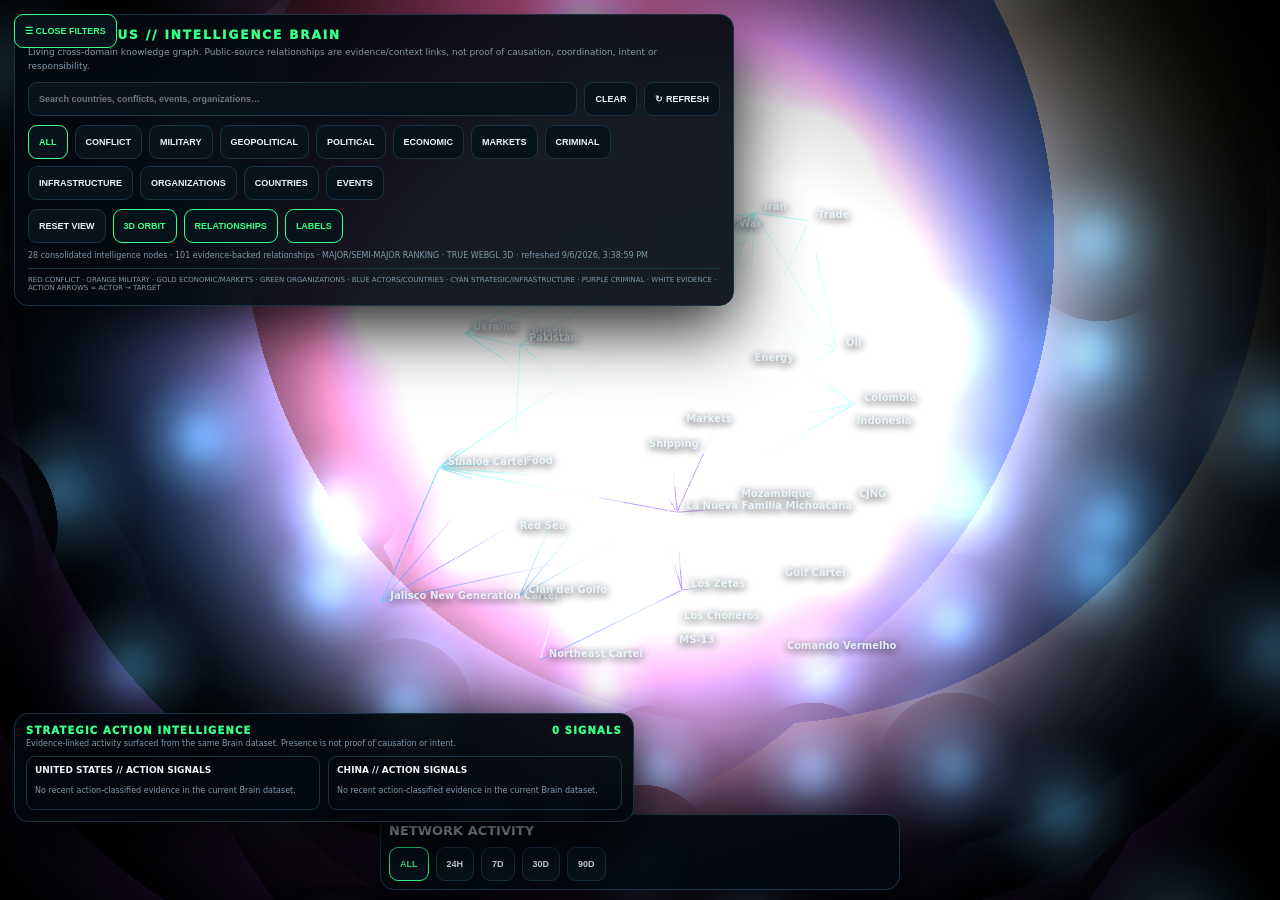
==== commit b404b614: "Enable directional action-flow visualization" ====
--- a/intelligence-web.html
+++ b/intelligence-web.html
@@ -1 +1 @@
-<!doctype html><html lang="en"><head><meta name="description" content="Evidence-linked Aegis Nexus living intelligence knowledge graph."><meta name="referrer" content="strict-origin-when-cross-origin"><meta property="og:type" content="website"><meta property="og:title" content="Aegis Nexus — Intelligence Web"><meta property="og:description" content="Living evidence-linked global intelligence knowledge graph."><meta property="og:image" content="assets/icons/icon-512.png"><meta http-equiv="Content-Security-Policy" content="default-src 'self'; base-uri 'self'; object-src 'none'; frame-ancestors 'none'; script-src 'self' 'unsafe-inline'; style-src 'self' 'unsafe-inline'; img-src 'self' data: blob: https:; font-src 'self' data: https:; connect-src 'self' https:; media-src 'self' https:; worker-src 'self' blob:; upgrade-insecure-requests"><meta charset="utf-8"><meta name="viewport" content="width=device-width,initial-scale=1,viewport-fit=cover"><meta name="theme-color" content="#01050a"><title>Aegis Nexus — Intelligence Web</title><style>:root{--bg:#01050a;--panel:rgba(3,9,15,.92);--line:#193244;--text:#eaf4ff;--muted:#8198aa;--green:#39ff88;--blue:#5da8ff;--amber:#ffc857;--red:#ff5368}*{box-sizing:border-box}html,body{margin:0;width:100%;height:100%;overflow:hidden;background:var(--bg);color:var(--text);font:13px Inter,system-ui,sans-serif}#graph{position:fixed;inset:0;width:100%;height:100%;overflow:hidden;background:radial-gradient(circle at 50% 45%,#0a2230 0,#020a11 45%,#000 100%)}#gp-canvas{position:absolute;inset:0;width:100%;height:100%;display:block;touch-action:none}#graph:after{content:"";position:absolute;inset:0;pointer-events:none;background:radial-gradient(ellipse at center,transparent 45%,rgba(0,0,0,.58) 100%)}.gp-label{position:absolute;z-index:8;pointer-events:none;transform:translateY(-50%);white-space:nowrap;color:#e8f5fb;text-shadow:0 2px 8px #000;font:700 10px system-ui,sans-serif;opacity:.88}.gp-label.selected{color:#fff;text-shadow:0 0 10px #39ff88}.hud{position:fixed;left:14px;top:14px;width:min(720px,calc(100vw - 28px));z-index:30}.hud.collapsed{transform:translateY(-125%);opacity:0;pointer-events:none}.control-toggle{position:fixed;left:14px;top:14px;z-index:1200;border:1px solid var(--line);background:#07121b;color:var(--text);border-radius:9px;padding:8px 10px;min-height:34px;font-size:9px;font-weight:850}.control-toggle.active{color:var(--green);border-color:var(--green)}.card{background:var(--panel);border:1px solid var(--line);border-radius:14px;padding:13px;box-shadow:0 20px 70px #000e;backdrop-filter:blur(18px)}.brand{color:var(--green);font-size:12px;font-weight:950;letter-spacing:.16em}.sub{color:var(--muted);font-size:9px;line-height:1.5;margin-top:4px}.row{display:flex;gap:7px;flex-wrap:wrap;margin-top:9px}button,input{border:1px solid var(--line);background:#07121b;color:var(--text);border-radius:9px;padding:8px 10px;min-height:34px;font-size:9px;font-weight:850}input{flex:1;min-width:180px}.filter.active,.period.active,#orbit.active,#flow.active,#labels.active{color:var(--green);border-color:var(--green)}#stats{margin-top:8px;color:var(--muted);font-size:8px}.legend{display:flex;gap:8px;flex-wrap:wrap;margin-top:8px;padding-top:7px;border-top:1px solid var(--line);color:var(--muted);font-size:7px}.timeline{position:fixed;bottom:10px;left:50%;transform:translateX(-50%);z-index:30;width:min(520px,calc(100vw - 20px));pointer-events:auto}.timeline .card{padding:8px}.error{color:var(--red)}.gpfocus{position:fixed;right:14px;top:14px;z-index:100;width:min(380px,calc(100vw - 28px));max-height:calc(100vh - 28px);overflow:auto;background:rgba(2,7,12,.96);border:1px solid #193244;border-radius:14px;padding:14px;box-shadow:0 20px 70px #000}.gpfocus .close{float:right}.gpfocus h3{margin:0 36px 4px 0}.gpk{color:var(--green);font-size:8px;font-weight:900;letter-spacing:.12em}.gpp{display:flex;gap:6px;flex-wrap:wrap;margin:8px 0}.pill,.box{display:block;border:1px solid #193244;border-radius:8px;padding:7px;margin-top:6px;color:#b8cbd8;background:#061018}.box a{display:block;color:var(--green);margin-top:5px}@media(max-width:700px){.control-toggle{left:8px;top:8px}.hud{left:8px;top:54px;width:calc(100vw - 16px);max-height:calc(100vh - 115px);overflow:auto}.sub,.legend{display:none}.timeline{bottom:7px;width:calc(100vw - 14px)}.timeline button{min-height:30px;padding:6px 8px}.control-toggle{font-size:8px}.gpfocus{right:8px;top:54px;width:calc(100vw - 16px);max-height:calc(100vh - 70px)}}</style></head><body><div id="graph"></div><div id="loading">LOADING AEGIS NEXUS INTELLIGENCE GRAPH<br><small>Building the living evidence network from Aegis Nexus intelligence…</small></div><button id="control-toggle" class="control-toggle active" aria-expanded="true">☰ CLOSE FILTERS</button><div id="controls" class="hud"><div class="card"><div class="brand">AEGIS NEXUS // INTELLIGENCE BRAIN</div><div class="sub">Living cross-domain knowledge graph. Public-source relationships are evidence/context links, not proof of causation, coordination, intent or responsibility.</div><div class="row"><input id="search" aria-label="Search intelligence graph" placeholder="Search countries, conflicts, events, organizations…"><button id="clear">CLEAR</button><button id="refresh">↻ REFRESH</button></div><div class="row"><button class="filter active" data-kind="all">ALL</button><button class="filter" data-kind="conflict">CONFLICT</button><button class="filter" data-kind="military">MILITARY</button><button class="filter" data-kind="geopolitical">GEOPOLITICAL</button><button class="filter" data-kind="political">POLITICAL</button><button class="filter" data-kind="economic">ECONOMIC</button><button class="filter" data-kind="market">MARKETS</button><button class="filter" data-kind="organized-crime">CRIMINAL</button><button class="filter" data-kind="infrastructure">INFRASTRUCTURE</button><button class="filter" data-kind="organization">ORGANIZATIONS</button><button class="filter" data-kind="country">COUNTRIES</button><button class="filter" data-kind="event">EVENTS</button></div><div class="row"><button id="reset">RESET VIEW</button><button id="orbit" class="active">3D ORBIT</button><button id="flow" class="active">RELATIONSHIPS</button><button id="labels" class="active">LABELS</button></div><div id="stats">Preparing intelligence graph…</div><div class="legend">RED CONFLICT · ORANGE MILITARY · GOLD ECONOMIC/MARKETS · GREEN ORGANIZATIONS · BLUE ACTORS/COUNTRIES · CYAN STRATEGIC/INFRASTRUCTURE · PURPLE CRIMINAL · WHITE EVIDENCE</div></div></div><div class="timeline"><div class="card"><b>NETWORK ACTIVITY</b><div class="row"><button class="period active" data-period="all">ALL</button><button class="period" data-period="24">24H</button><button class="period" data-period="168">7D</button><button class="period" data-period="720">30D</button><button class="period" data-period="2160">90D</button></div></div></div><script src="intelligence_brain_web.js?v=20260906-webgl4&consolidated=1"></script><script src="intelligence_web_controls_fix.js?v=20260906-controlsfix1"></script><script src="intelligence_action_panel.js?v=20260906-actions1"></script></body></html>+<!doctype html><html lang="en"><head><meta name="description" content="Evidence-linked Aegis Nexus living intelligence knowledge graph."><meta name="referrer" content="strict-origin-when-cross-origin"><meta property="og:type" content="website"><meta property="og:title" content="Aegis Nexus — Intelligence Web"><meta property="og:description" content="Living evidence-linked global intelligence knowledge graph."><meta property="og:image" content="assets/icons/icon-512.png"><meta http-equiv="Content-Security-Policy" content="default-src 'self'; base-uri 'self'; object-src 'none'; frame-ancestors 'none'; script-src 'self' 'unsafe-inline'; style-src 'self' 'unsafe-inline'; img-src 'self' data: blob: https:; font-src 'self' data: https:; connect-src 'self' https:; media-src 'self' https:; worker-src 'self' blob:; upgrade-insecure-requests"><meta charset="utf-8"><meta name="viewport" content="width=device-width,initial-scale=1,viewport-fit=cover"><meta name="theme-color" content="#01050a"><title>Aegis Nexus — Intelligence Web</title><style>:root{--bg:#01050a;--panel:rgba(3,9,15,.92);--line:#193244;--text:#eaf4ff;--muted:#8198aa;--green:#39ff88;--blue:#5da8ff;--amber:#ffc857;--red:#ff5368}*{box-sizing:border-box}html,body{margin:0;width:100%;height:100%;overflow:hidden;background:var(--bg);color:var(--text);font:13px Inter,system-ui,sans-serif}#graph{position:fixed;inset:0;width:100%;height:100%;overflow:hidden;background:radial-gradient(circle at 50% 45%,#0a2230 0,#020a11 45%,#000 100%)}#gp-canvas{position:absolute;inset:0;width:100%;height:100%;display:block;touch-action:none}#graph:after{content:"";position:absolute;inset:0;pointer-events:none;background:radial-gradient(ellipse at center,transparent 45%,rgba(0,0,0,.58) 100%)}.gp-label{position:absolute;z-index:8;pointer-events:none;transform:translateY(-50%);white-space:nowrap;color:#e8f5fb;text-shadow:0 2px 8px #000;font:700 10px system-ui,sans-serif;opacity:.88}.gp-label.selected{color:#fff;text-shadow:0 0 10px #39ff88}.hud{position:fixed;left:14px;top:14px;width:min(720px,calc(100vw - 28px));z-index:30}.hud.collapsed{transform:translateY(-125%);opacity:0;pointer-events:none}.control-toggle{position:fixed;left:14px;top:14px;z-index:1200;border:1px solid var(--line);background:#07121b;color:var(--text);border-radius:9px;padding:8px 10px;min-height:34px;font-size:9px;font-weight:850}.control-toggle.active{color:var(--green);border-color:var(--green)}.card{background:var(--panel);border:1px solid var(--line);border-radius:14px;padding:13px;box-shadow:0 20px 70px #000e;backdrop-filter:blur(18px)}.brand{color:var(--green);font-size:12px;font-weight:950;letter-spacing:.16em}.sub{color:var(--muted);font-size:9px;line-height:1.5;margin-top:4px}.row{display:flex;gap:7px;flex-wrap:wrap;margin-top:9px}button,input{border:1px solid var(--line);background:#07121b;color:var(--text);border-radius:9px;padding:8px 10px;min-height:34px;font-size:9px;font-weight:850}input{flex:1;min-width:180px}.filter.active,.period.active,#orbit.active,#flow.active,#labels.active{color:var(--green);border-color:var(--green)}#stats{margin-top:8px;color:var(--muted);font-size:8px}.legend{display:flex;gap:8px;flex-wrap:wrap;margin-top:8px;padding-top:7px;border-top:1px solid var(--line);color:var(--muted);font-size:7px}.timeline{position:fixed;bottom:10px;left:50%;transform:translateX(-50%);z-index:30;width:min(520px,calc(100vw - 20px));pointer-events:auto}.timeline .card{padding:8px}.error{color:var(--red)}.gpfocus{position:fixed;right:14px;top:14px;z-index:100;width:min(380px,calc(100vw - 28px));max-height:calc(100vh - 28px);overflow:auto;background:rgba(2,7,12,.96);border:1px solid #193244;border-radius:14px;padding:14px;box-shadow:0 20px 70px #000}.gpfocus .close{float:right}.gpfocus h3{margin:0 36px 4px 0}.gpk{color:var(--green);font-size:8px;font-weight:900;letter-spacing:.12em}.gpp{display:flex;gap:6px;flex-wrap:wrap;margin:8px 0}.pill,.box{display:block;border:1px solid #193244;border-radius:8px;padding:7px;margin-top:6px;color:#b8cbd8;background:#061018}.box a{display:block;color:var(--green);margin-top:5px}@media(max-width:700px){.control-toggle{left:8px;top:8px}.hud{left:8px;top:54px;width:calc(100vw - 16px);max-height:calc(100vh - 115px);overflow:auto}.sub,.legend{display:none}.timeline{bottom:7px;width:calc(100vw - 14px)}.timeline button{min-height:30px;padding:6px 8px}.control-toggle{font-size:8px}.gpfocus{right:8px;top:54px;width:calc(100vw - 16px);max-height:calc(100vh - 70px)}}</style></head><body><div id="graph"></div><div id="loading">LOADING AEGIS NEXUS INTELLIGENCE GRAPH<br><small>Building the living evidence network from Aegis Nexus intelligence…</small></div><button id="control-toggle" class="control-toggle active" aria-expanded="true">☰ CLOSE FILTERS</button><div id="controls" class="hud"><div class="card"><div class="brand">AEGIS NEXUS // INTELLIGENCE BRAIN</div><div class="sub">Living cross-domain knowledge graph. Public-source relationships are evidence/context links, not proof of causation, coordination, intent or responsibility.</div><div class="row"><input id="search" aria-label="Search intelligence graph" placeholder="Search countries, conflicts, events, organizations…"><button id="clear">CLEAR</button><button id="refresh">↻ REFRESH</button></div><div class="row"><button class="filter active" data-kind="all">ALL</button><button class="filter" data-kind="conflict">CONFLICT</button><button class="filter" data-kind="military">MILITARY</button><button class="filter" data-kind="geopolitical">GEOPOLITICAL</button><button class="filter" data-kind="political">POLITICAL</button><button class="filter" data-kind="economic">ECONOMIC</button><button class="filter" data-kind="market">MARKETS</button><button class="filter" data-kind="organized-crime">CRIMINAL</button><button class="filter" data-kind="infrastructure">INFRASTRUCTURE</button><button class="filter" data-kind="organization">ORGANIZATIONS</button><button class="filter" data-kind="country">COUNTRIES</button><button class="filter" data-kind="event">EVENTS</button></div><div class="row"><button id="reset">RESET VIEW</button><button id="orbit" class="active">3D ORBIT</button><button id="flow" class="active">RELATIONSHIPS</button><button id="labels" class="active">LABELS</button></div><div id="stats">Preparing intelligence graph…</div><div class="legend">RED CONFLICT · ORANGE MILITARY · GOLD ECONOMIC/MARKETS · GREEN ORGANIZATIONS · BLUE ACTORS/COUNTRIES · CYAN STRATEGIC/INFRASTRUCTURE · PURPLE CRIMINAL · WHITE EVIDENCE · ACTION ARROWS = ACTOR → TARGET</div></div></div><div class="timeline"><div class="card"><b>NETWORK ACTIVITY</b><div class="row"><button class="period active" data-period="all">ALL</button><button class="period" data-period="24">24H</button><button class="period" data-period="168">7D</button><button class="period" data-period="720">30D</button><button class="period" data-period="2160">90D</button></div></div></div><script src="intelligence_brain_web.js?v=20260906-webgl4&consolidated=1"></script><script src="intelligence_web_controls_fix.js?v=20260906-controlsfix1"></script><script src="intelligence_action_panel.js?v=20260906-actions1"></script><script src="intelligence_action_flow.js?v=20260906-flow1"></script></body></html>
